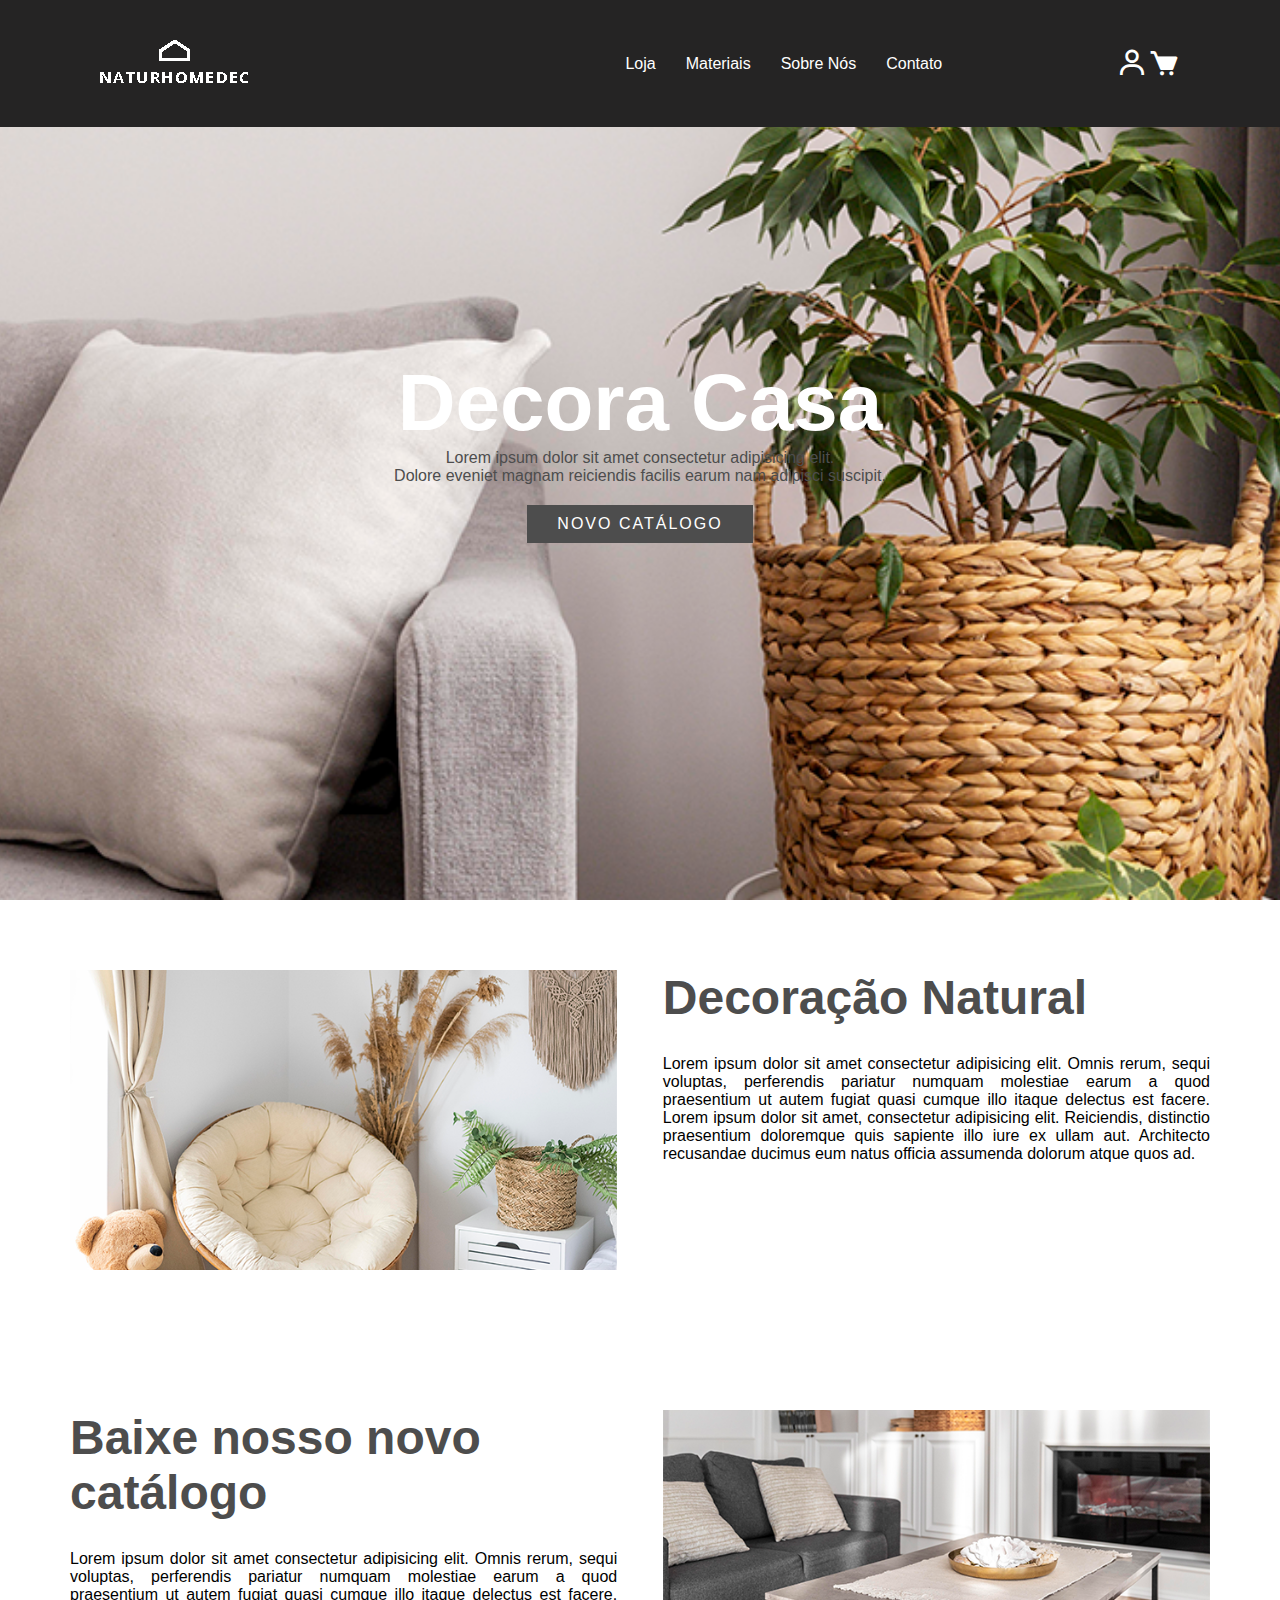
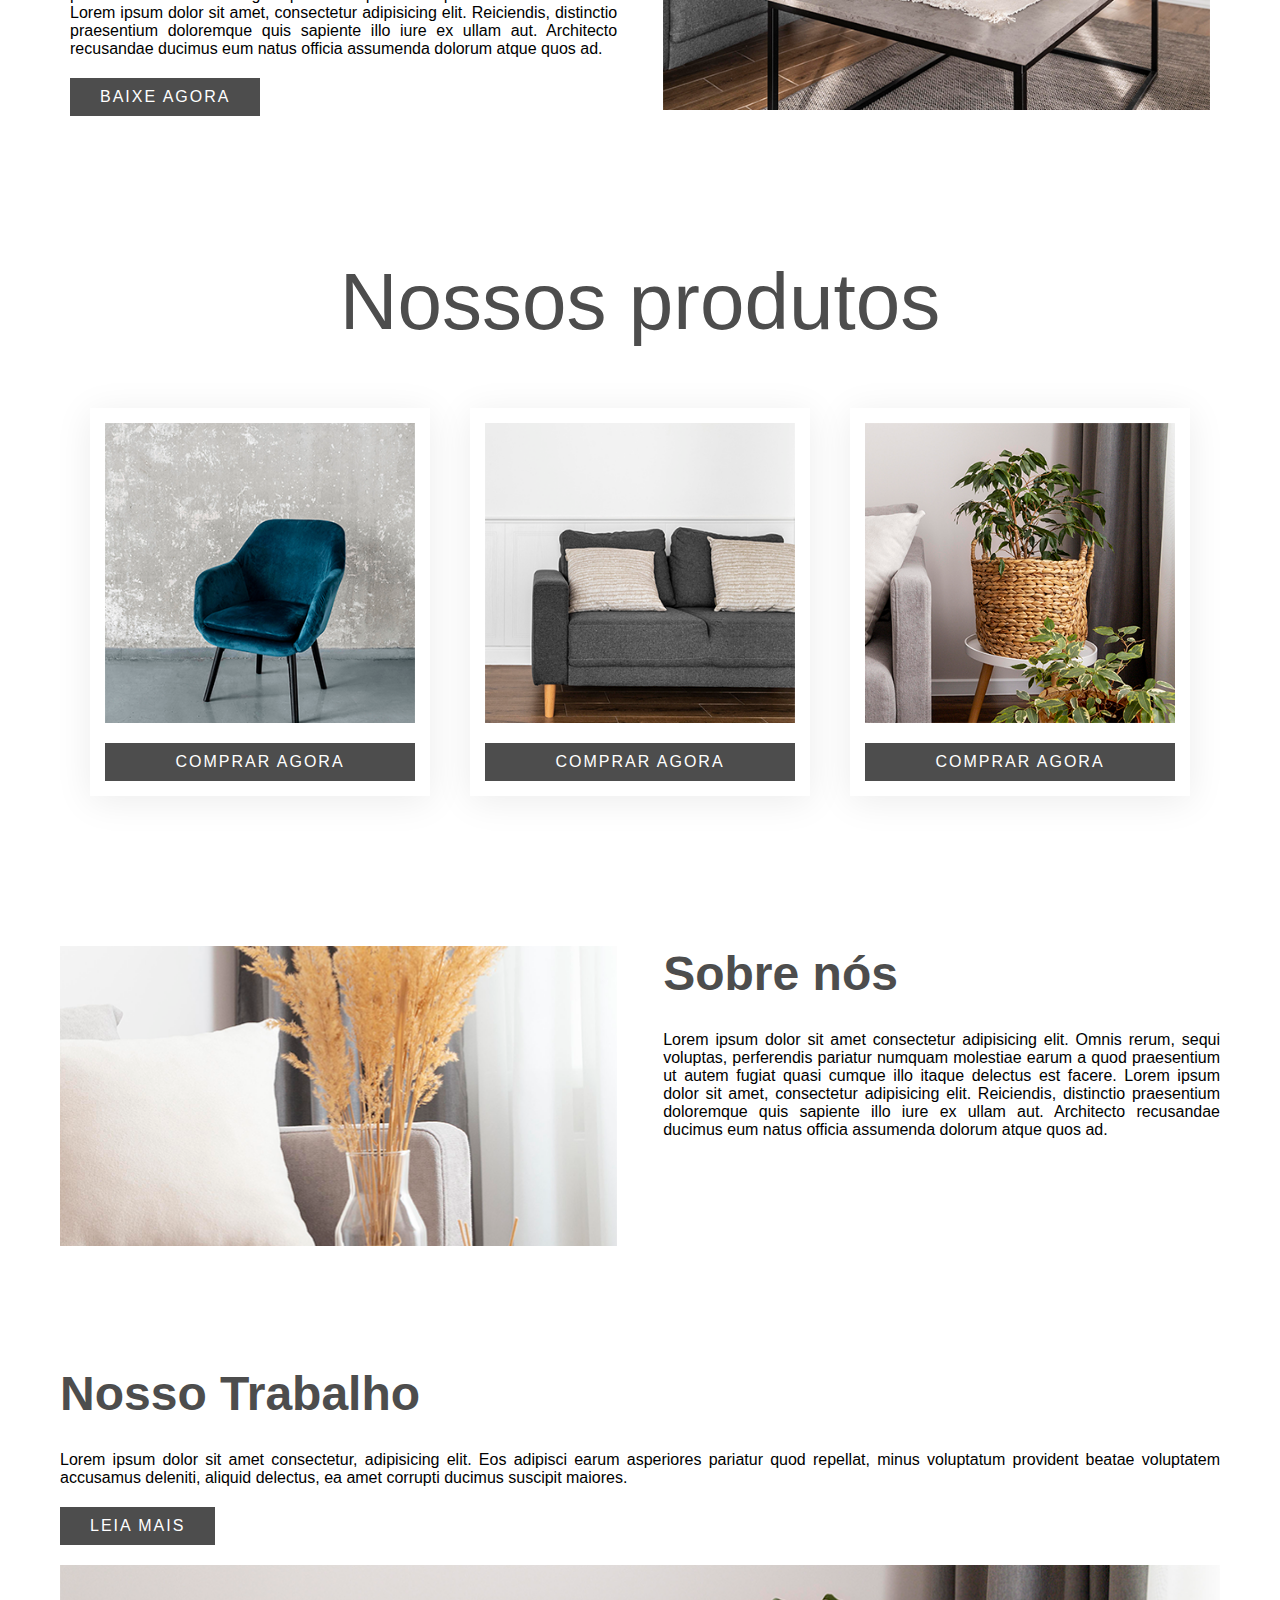
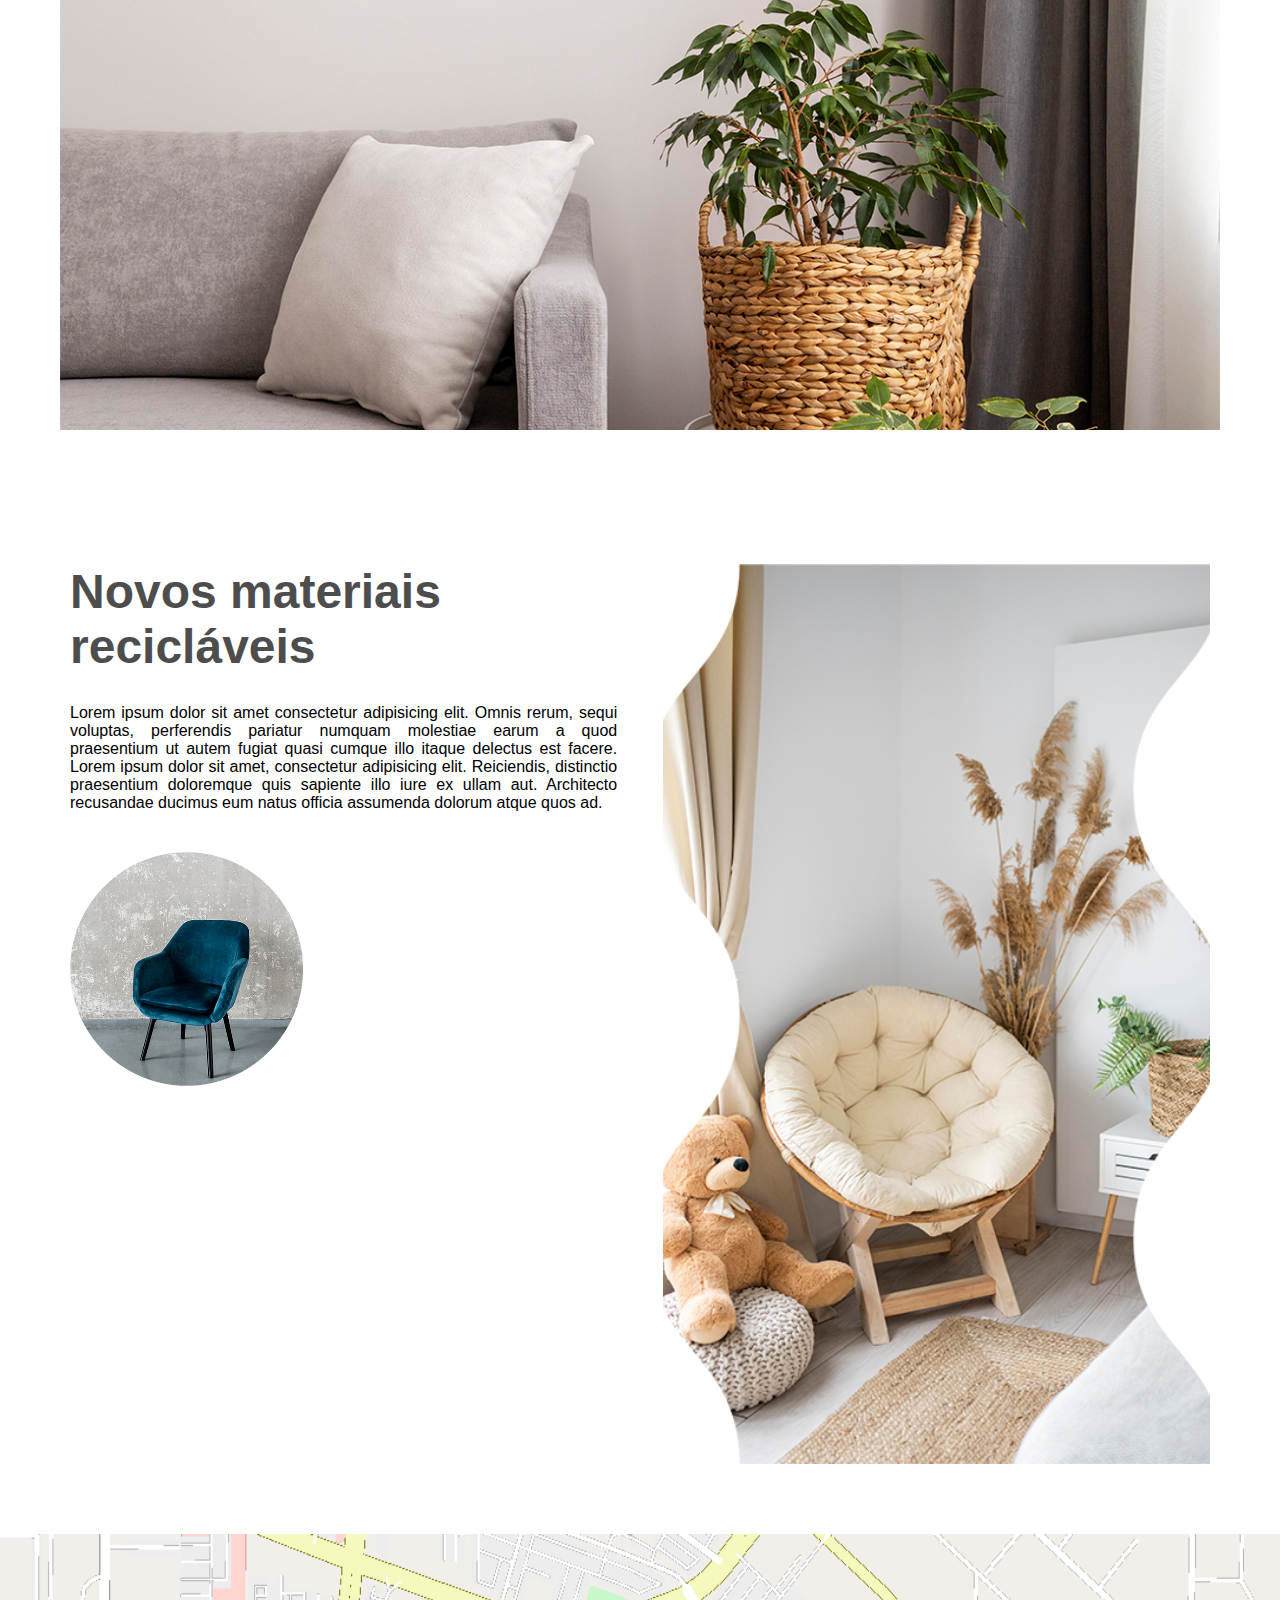
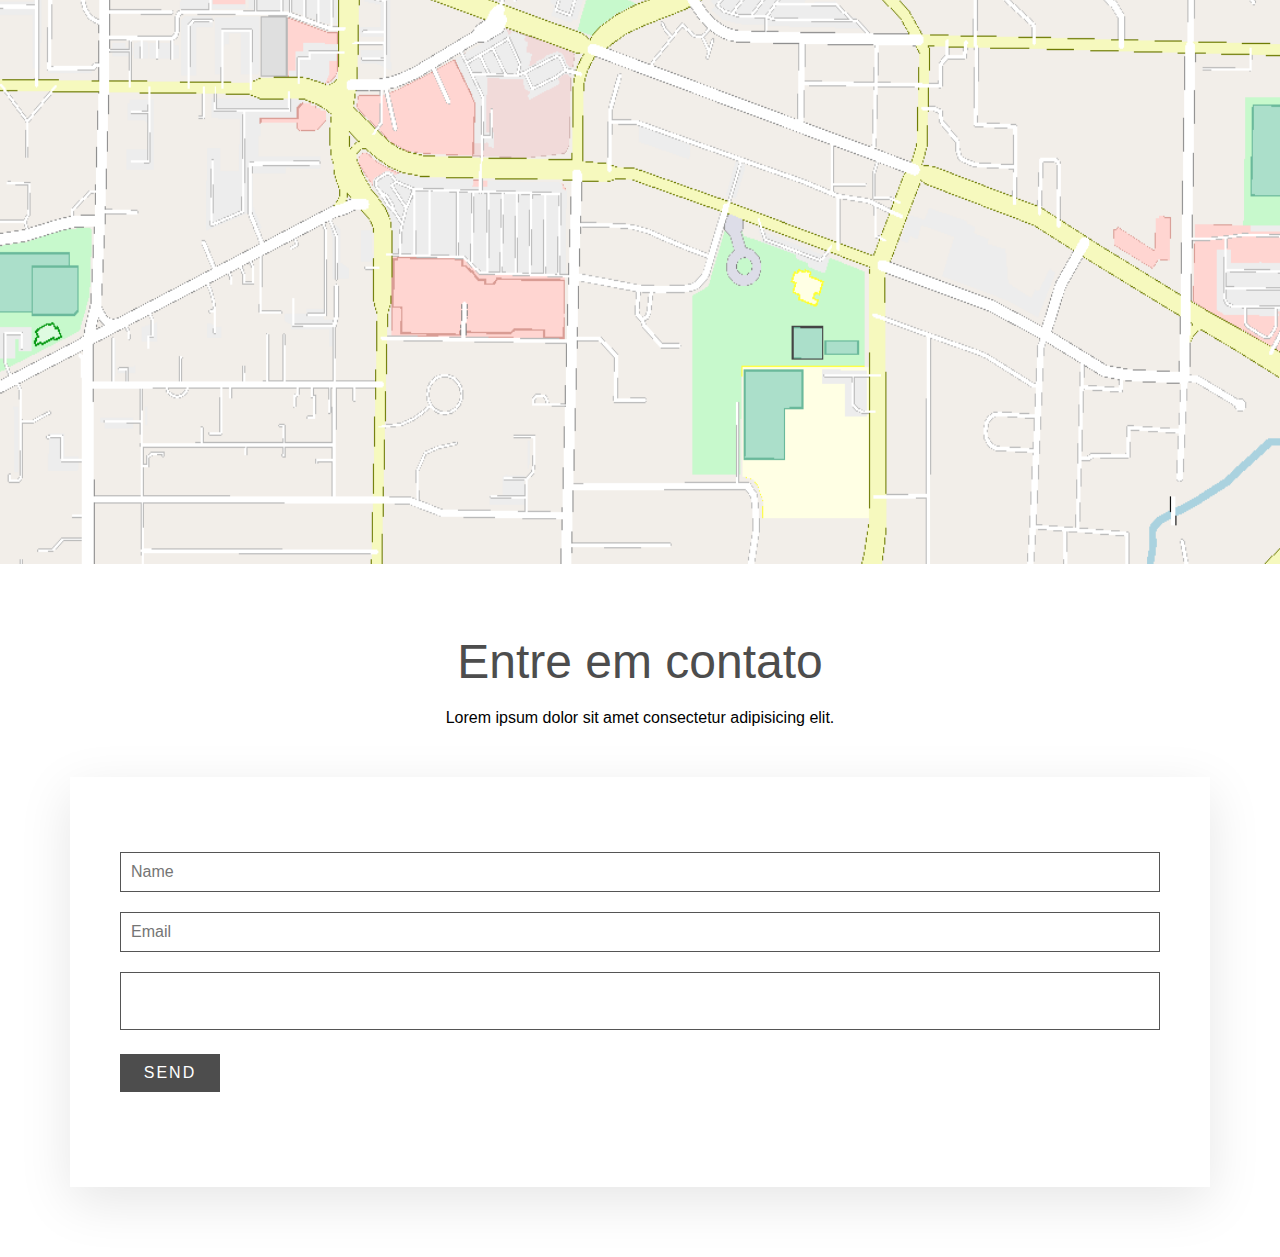
==== index.html @ 64b71d27 "Site loja de decoração" ====
<!DOCTYPE html>
<html lang="pt-br">

<head>
    <meta charset="utf-8" />
    <title>Home Decorações</title>
    <meta name="viewport" content="width=device-width, initial-scale=1, minimum-scale=1, maximum-scale=1" />
    <meta name="keywords" content="Decorações, Design de Interiores, Móveis">
    <meta name="robots" content="index, follow">
    <meta name="author" content="Ana Lima">
    <!-- Link BoxIcons -->
    <link href='https://unpkg.com/boxicons@2.0.9/css/boxicons.min.css' rel='stylesheet'>
    <!-- Link Swiper's CSS -->
    <link rel="stylesheet" href="assets/css/swiper-bundle.css" />
    <!-- Link CSS Style -->
    <link rel="stylesheet" href="/css/styles.css">
</head>

<body>
    <header>
        <a href="#" class="logo"><img class="img-logo" src="/img/logo.png"></a>
        <div class="menuToggle" onclick="menuToggle();"></div>
        <ul class="navigation">
            <li><a href="#loja" onclick="menuToggle();">Loja</a></li>
            <li><a href="#materiais" onclick="menuToggle();">Materiais</a></li>
            <li><a href="#sobre" onclick="menuToggle();">Sobre Nós</a></li>
            <li><a href="#contato" onclick="menuToggle();">Contato</a></li>
        </ul>

        <div class="nav__login">
            <div class="nav__user">
                <a href="#"><i class='bx bx-user' id="icons"></i></a>
            </div>
            <div class="nav__cart">
                <a href="#"><i class='bx bxs-cart' id="icons"></i></a>
            </div>
        </div>
    </header>

    <section id="topo">
        <div class="content">
            <h2>Decora Casa</h2>
            <p>Lorem ipsum dolor sit amet consectetur adipisicing elit. <br> Dolore eveniet magnam reiciendis facilis
                earum nam adipisci suscipit.</p>
            <a href="#" class="btn">Novo Catálogo</a>
        </div>
    </section>

    <section id="catalogo">
        <div class="row">
            <div class="col50">
                <div class="imgBx">
                    <img src="/img/primeira-imagem.png" alt="">
                </div>
            </div>
            <div class="col50">
                <h2 class="title-text">Decoração Natural</h2>
                <p>
                    Lorem ipsum dolor sit amet consectetur adipisicing elit. Omnis rerum, sequi voluptas, perferendis
                    pariatur numquam molestiae earum a quod praesentium ut autem fugiat quasi cumque illo itaque
                    delectus est facere.
                    Lorem ipsum dolor sit amet, consectetur adipisicing elit. Reiciendis, distinctio praesentium
                    doloremque quis sapiente illo iure ex ullam aut. Architecto recusandae ducimus eum natus officia
                    assumenda dolorum atque quos ad.
                </p>
                <!-- <div class="circulo-img">
                    <img src="/img/segunda-imagem.png" alt="">
                </div> -->
            </div>
        </div>
    </section>

    <section id="novo-catalogo">
        <div class="row">
            <div class="col50">
                <h2 class="title-text">Baixe nosso novo catálogo</h2>
                <p>
                    Lorem ipsum dolor sit amet consectetur adipisicing elit. Omnis rerum, sequi voluptas, perferendis
                    pariatur numquam molestiae earum a quod praesentium ut autem fugiat quasi cumque illo itaque
                    delectus est facere.
                    Lorem ipsum dolor sit amet, consectetur adipisicing elit. Reiciendis, distinctio praesentium
                    doloremque quis sapiente illo iure ex ullam aut. Architecto recusandae ducimus eum natus officia
                    assumenda dolorum atque quos ad.
                </p>
                <a href="#" class="btn">Baixe agora</a>
            </div>
            <div class="col50">
                <div class="imgBx">
                    <img src="/img/terceira-imagem.png" alt="">
                </div>
            </div>
        </div>
    </section>

    <section id="loja">
        <div class="title">
            <h2 class="title-text">Nossos produtos</h2>
        </div>
        <div class="content">
            <div class="box">
                <div class="imgBx">
                    <img src="/img/caroussel/first-img.png" alt="">
                </div>
                <div class="text">
                    <a href="#" class="btn">Comprar agora</a>
                </div>
            </div>

            <div class="box">
                <div class="imgBx">
                    <img src="/img/caroussel/second-img.png" alt="">
                </div>
                <div class="text">
                    <a href="#" class="btn">Comprar agora</a>
                </div>
            </div>

            <div class="box">
                <div class="imgBx">
                    <img src="/img/caroussel/third-img.png" alt="">
                </div>
                <div class="text">
                    <a href="#" class="btn">Comprar agora</a>
                </div>
            </div>
        </div>
    </section>

    <section id="sobre">
        <div class="row">
            <div class="col50">
                <div class="imgBx">
                    <img src="/img/quarta-imagem.png" alt="">
                </div>
            </div>
            <div class="col50">
                <h2 class="title-text">Sobre nós</h2>
                <p>
                    Lorem ipsum dolor sit amet consectetur adipisicing elit. Omnis rerum, sequi voluptas, perferendis
                    pariatur numquam molestiae earum a quod praesentium ut autem fugiat quasi cumque illo itaque
                    delectus est facere.
                    Lorem ipsum dolor sit amet, consectetur adipisicing elit. Reiciendis, distinctio praesentium
                    doloremque quis sapiente illo iure ex ullam aut. Architecto recusandae ducimus eum natus officia
                    assumenda dolorum atque quos ad.
                </p>
            </div>
        </div>
    </section>

    <section id="trabalho">
        <div class="text">
            <h2 class="title-text">Nosso Trabalho</h2>
            <p>Lorem ipsum dolor sit amet consectetur, adipisicing elit. Eos adipisci earum asperiores pariatur quod
                repellat, minus voluptatum provident beatae voluptatem accusamus deleniti, aliquid delectus, ea amet
                corrupti ducimus suscipit maiores.</p>
            <a href="#" class="btn">Leia mais</a>
        </div>
        <div class="imagem">
            <img class="imagem-trabalho" src="/img/quinta-imagem.png" alt="">
        </div>
    </section>

    <section id="materiais">
        <div class="row">
            <div class="col50">
                <h2 class="title-text">Novos materiais recicláveis</h2>
                <p>
                    Lorem ipsum dolor sit amet consectetur adipisicing elit. Omnis rerum, sequi voluptas, perferendis
                    pariatur numquam molestiae earum a quod praesentium ut autem fugiat quasi cumque illo itaque
                    delectus est facere.
                    Lorem ipsum dolor sit amet, consectetur adipisicing elit. Reiciendis, distinctio praesentium
                    doloremque quis sapiente illo iure ex ullam aut. Architecto recusandae ducimus eum natus officia
                    assumenda dolorum atque quos ad.
                </p>
                <div class="circulo-img">
                    <img src="/img/sexta-imagem.png" alt="">
                </div>
            </div>
            <div class="col50">
                <div class="imgBx">
                    <img src="/img/setima-imagem.png" alt="">
                </div>
            </div>
        </div>
    </section>

    <section id="mapa">
        <div class="container">
            <img src="/img/img-mapa.png" alt="Imagem do mapa da loja" />
        </div>
    </section>

    <section id="contato">
        <div class="title">
            <h2>Entre em contato</h2>
            <p>Lorem ipsum dolor sit amet consectetur adipisicing elit.</p>
        </div>
        <div class="contactForm">
            <div class="inputBox">
                <input type="text" placeholder="Name">
            </div>
            <div class="inputBox">
                <input type="text" placeholder="Email">
            </div>
            <div class="inputBox">
                <textarea></textarea>
            </div>
            <div class="inputBox">
                <input type="submit" value="Send">
            </div>
        </div>
    </section>



</body>

<script src="/js/main.js" defer></script>

</html>
---- css/styles.css ----
* {
    font-family: "Poppins", sans-serif;
    margin: 0;
    padding: 0;
    box-sizing: border-box;
    scroll-behavior: smooth;
}

body {
    min-height: 1000px;
}

header {
    position: fixed;
    top: 0;
    left: 0;
    width: 100%;
    padding: 40px 100px;
    z-index: 10000;
    transition: 0.5s;
    background: #252424;
    display: flex;
    align-items: center;
    justify-content: space-between;
}

header.sticky {
    background-color: #4d4d4d;
    padding: 10px 100px;
    box-shadow: 0 5px 20px rgba(0, 0, 0, 0.05);
}

header .img-logo {
    width: 100%;
}

header.sticky .logo {
    color: #111;
}

header .navigation {
    position: relative;
    display: flex;
    align-items: center;
}

header .navigation li {
    list-style: none;
    margin-left: 30px;
}

header .navigation a {
    text-decoration: none;
    color: #fff;
    font-weight: 300;
}

header.sticky .navigation li a {
    color: #fff;
}

header .nav__login {
    display: flex;
}

header #icons {
    font-size: 2em;
    color: #fff;
}

section#topo {
    position: relative;
    width: 100%;
    min-height: 100vh;
    display: flex;
    justify-content: center;
    align-items: center;
    background: url("../img/quinta-imagem.png");
    background-repeat: no-repeat;
    background-size: cover;
    background-position: center;
}

section#topo .content {
    max-width: 900px;
    text-align: center;
}

section#topo .content p {
    font-size: 1em;
    color: #4d4d4d;
}

section#topo h2 {
    font-size: 5em;
    color: #fff;
}

section#topo .btn {
    font-size: 1em;
    color: #fff;
    background-color: #4d4d4d;
    display: inline-block;
    padding: 10px 30px;
    margin-top: 20px;
    text-transform: uppercase;
    text-decoration: none;
    letter-spacing: 2px;
    transition: 0.5s;
}

section#topo .btn:hover {
    letter-spacing: 5px;
}

section#catalogo {
    padding: 70px;
}

section#catalogo .row {
    width: 100%;
    display: flex;
    justify-content: space-between;
}

section#catalogo .row .col50 {
    position: relative;
    width: 48%;
}

section#catalogo .title-text {
    font-size: 3em;
    color: #4d4d4d;
    font-weight: bolder;
    padding-bottom: 30px;
}

section#catalogo p {
    text-align: justify;
}


section#catalogo .row .col50 .imgBx {
    position: relative;
    width: 100%;
    min-height: 300px;
    /* height: 100%; */
}

section#catalogo .row .col50 .imgBx img {
    position: absolute;
    top: 0;
    left: 0;
    width: 100%;
    height: 100%;
    object-fit: cover;
}

section#novo-catalogo {
    padding: 70px;
}

section#novo-catalogo .row {
    width: 100%;
    display: flex;
    justify-content: space-between;
}

section#novo-catalogo .row .col50 {
    position: relative;
    width: 48%;
}

section#novo-catalogo .title-text {
    font-size: 3em;
    color: #4d4d4d;
    font-weight: bolder;
    padding-bottom: 30px;
}

section#novo-catalogo p {
    text-align: justify;
}

section#novo-catalogo .btn {
    font-size: 1em;
    color: #fff;
    background-color: #4d4d4d;
    display: inline-block;
    padding: 10px 30px;
    margin-top: 20px;
    text-transform: uppercase;
    text-decoration: none;
    letter-spacing: 2px;
    transition: 0.5s;
}

section#novo-catalogo .btn:hover {
    letter-spacing: 5px;
}



section#novo-catalogo .row .col50 .imgBx {
    position: relative;
    width: 100%;
    min-height: 300px;
    /* height: 100%; */
}

section#novo-catalogo .row .col50 .imgBx img {
    position: absolute;
    top: 0;
    left: 0;
    width: 100%;
    height: 100%;
    object-fit: cover;
}

section#carousel {
    padding: 100px;
    background: #f4f2e8;
}

section#carousel .slider {
    margin: 0 auto;
    width: 800px;
    height: 400px;
    overflow: hidden;
}

section#carousel .slides {
    width: 400%;
    height: 400px;
    display: flex;
}

section#carousel .slides input {
    display: none;
}

section#carousel .slide {
    width: 25%;
    position: relative;
}

section#loja {
    padding: 70px;
}

section#loja .title {
    width: 100%;
    display: flex;
    justify-content: center;
    align-items: center;
    flex-direction: column;
}

section#loja .title-text {
    font-size: 5em;
    font-weight: 300;
    color: #4d4d4d;
}

section#loja .content {
    display: flex;
    justify-content: center;
    flex-wrap: wrap;
    margin-top: 40px;
}

section#loja .box {
    width: 340px;
    margin: 20px;
    border: 15px solid #fff;
    box-shadow: 0 5px 35px rgba(0, 0, 0, 0.08);
}

section#loja .imgBx {
    position: relative;
    width: 100%;
    height: 300px;
}

section#loja img {
    position: absolute;
    top: 0;
    left: 0;
    width: 100%;
    height: 100%;
    object-fit: cover;
}

section#loja .btn {
    font-size: 1em;
    color: #fff;
    background-color: #4d4d4d;
    display: flex;
    justify-content: center;
    padding: 10px 30px;
    margin-top: 20px;
    text-transform: uppercase;
    text-decoration: none;
    letter-spacing: 2px;
    transition: 0.5s;
}

section#loja .btn:hover {
    letter-spacing: 5px;
}

section#sobre {
    padding: 60px;
}

section#sobre .row {
    width: 100%;
    display: flex;
    justify-content: space-between;
}

section#sobre .row .col50 {
    position: relative;
    width: 48%;
}

section#sobre .title-text {
    font-size: 3em;
    color: #4d4d4d;
    font-weight: bolder;
    padding-bottom: 30px;
}

section#sobre p {
    text-align: justify;
}


section#sobre .row .col50 .imgBx {
    position: relative;
    width: 100%;
    min-height: 300px;
    /* height: 100%; */
}

section#sobre .row .col50 .imgBx img {
    position: absolute;
    top: 0;
    left: 0;
    width: 100%;
    height: 100%;
    object-fit: cover;
}

section#trabalho {
    padding: 60px;
}

section#trabalho .text {
    padding-bottom: 20px;
}

section#trabalho p {
    text-align: justify;
}

section#trabalho .title-text {
    font-size: 3em;
    color: #4d4d4d;
    font-weight: bolder;
    padding-bottom: 30px;
}

section#trabalho .btn {
    font-size: 1em;
    color: #fff;
    background-color: #4d4d4d;
    display: inline-block;
    padding: 10px 30px;
    margin-top: 20px;
    text-transform: uppercase;
    text-decoration: none;
    letter-spacing: 2px;
    transition: 0.5s;
}

section#trabalho .btn:hover {
    letter-spacing: 5px;
}

section#trabalho .imagem-trabalho {
    width: 100%;
}

section#materiais {
    padding: 70px;
}

section#materiais .row {
    width: 100%;
    display: flex;
    justify-content: space-between;
}

section#materiais .row .col50 {
    position: relative;
    width: 48%;
}

section#materiais .title-text {
    font-size: 3em;
    color: #4d4d4d;
    font-weight: bolder;
    padding-bottom: 30px;
}

section#materiais p {
    text-align: justify;
}


section#materiais .row .col50 .imgBx {
    position: relative;
    width: 100%;
    height: 100vh;
}

section#materiais .row .col50 .imgBx img {
    position: absolute;
    top: 0;
    left: 0;
    width: 100%;
    height: 100vh;
    object-fit: cover;
}

section#materiais .circulo-img {
    position: relative;
    width: 100%;
    height: 300px;
    padding-top: 40px;
}

section#materiais .circulo-img img {
    height: 90%;
}

section#mapa {
    height: 70vh;
    width: 100%;
}

section#mapa img {
    height: 70vh;
    width: 100%;
}

section#contato {
    padding: 70px;
}

section#contato .contactForm {
    padding: 75px 50px;
    background: #fff;
    box-shadow: 0 15px 50px rgba(0, 0, 0, 0.1);
    width: 100%;
    margin-top: 50px;
}

section#contato h2 {
    color: #4d4d4d;
    font-size: 3em;
    margin-bottom: 20px;
    font-weight: 500;
    text-align: center;
}

section#contato p {
    text-align: center;
}

section#contato .contactForm .inputBox {
    position: relative;
    width: 100%;
    margin-bottom: 20px;
}

section#contato .contactForm .inputBox input,
.contactForm .inputBox textarea {
    width: 100%;
    border: 1px solid #555;
    padding: 10px;
    color: #111;
    outline: none;
    font-size: 16px;
    font-weight: 500;
    resize: none;
}

section#contato .contactForm .inputBox input[type="submit"] {
    font-size: 1em;
    color: #fff;
    background: #4d4d4d;
    display: inline-block;
    text-transform: uppercase;
    text-decoration: none;
    letter-spacing: 2px;
    transition: 0.5s;
    max-width: 100px;
    font-weight: 300;
    border: none;
    cursor: pointer;
}

/* MEDIA QUERIE */

@media (max-width: 991px) {

    header,
    header.sticky {
        padding: 10px 20px;
    }

    header .navigation {
        display: none;
    }

    header .navigation.active {
        width: 100%;
        height: calc(100% - 68px);
        position: fixed;
        top: 68px;
        left: 0;
        display: flex;
        justify-content: center;
        align-items: center;
        flex-direction: column;
        background: #252424;
    }

    header .navigation li {
        margin-left: 0;
    }

    header .navigation li a {
        color: #fff;
        font-size: 1.6em;
    }

    .menuToggle {
        position: relative;
        width: 40px;
        height: 40px;
        background: url("/img/menu-header.png");
        background-size: 30px;
        background-repeat: no-repeat;
        background-position: center;
        cursor: pointer;
    }

    .menuToggle.active {
        background: url("/img/close.png");
        background-size: 25px;
        background-repeat: no-repeat;
        background-position: center;
    }

    section#catalogo {
        padding: 20px;
    }

    section#catalogo .row {
        flex-direction: column;
    }

    section#catalogo .row .col50 {
        position: relative;
        width: 100%;
    }

    section#catalogo .title-text {
        font-size: 2em;
    }

    section#catalogo .row .col50 .imgBx {
        height: 300px;
        margin-top: 20px;
    }

    section#novo-catalogo {
        padding: 20px;
    }

    section#novo-catalogo .row {
        flex-direction: column;
    }

    section#novo-catalogo .row .col50 {
        position: relative;
        width: 100%;
    }

    section#novo-catalogo .row .col50 .imgBx {
        height: 300px;
        margin-top: 20px;
    }

    section#novo-catalogo .row .col50 .imgBx img {
        height: 300px;
    }

    section#loja {
        padding: 20px;
    }

    section#loja .title-text {
        font-size: 3em;
    }

    section#loja .content {
        margin-top: 20px;
    }

    section#loja .box {
        margin-top: 10px;
    }

    section#lojam.imgBx {
        height: 260px;
    }

    section#loja .btn {
        font-size: 0.8em;
    }

    section#sobre {
        padding: 20px;
    }

    section#sobre .row {
        flex-direction: column;
    }

    section#sobre .row .col50 {
        position: relative;
        width: 100%;
    }

    section#sobre .row .col50 .imgBx {
        height: 300px;
        margin-top: 20px;
    }

    section#trabalho {
        padding: 20px;
    }

    section#trabalho .title-text {
        font-size: 2.5em;
    }

    section#materiais {
        padding: 20px;
    }

    section#materiais .row {
        flex-direction: column;
    }

    section#materiais .row .col50 {
        position: relative;
        width: 100%;
    }

    section#materiais .title-text {
        font-size: 2em;
    }

    section#materiais .row .col50 .imgBx {
        height: 40vh;
        margin-top: 20px;
    }

    section#materiais .row .col50 .imgBx img {
        height: 40vh;
    }

    section#materiais .circulo-img {
        display: none;
    }

    section#contato {
        padding: 20px;
    }

}
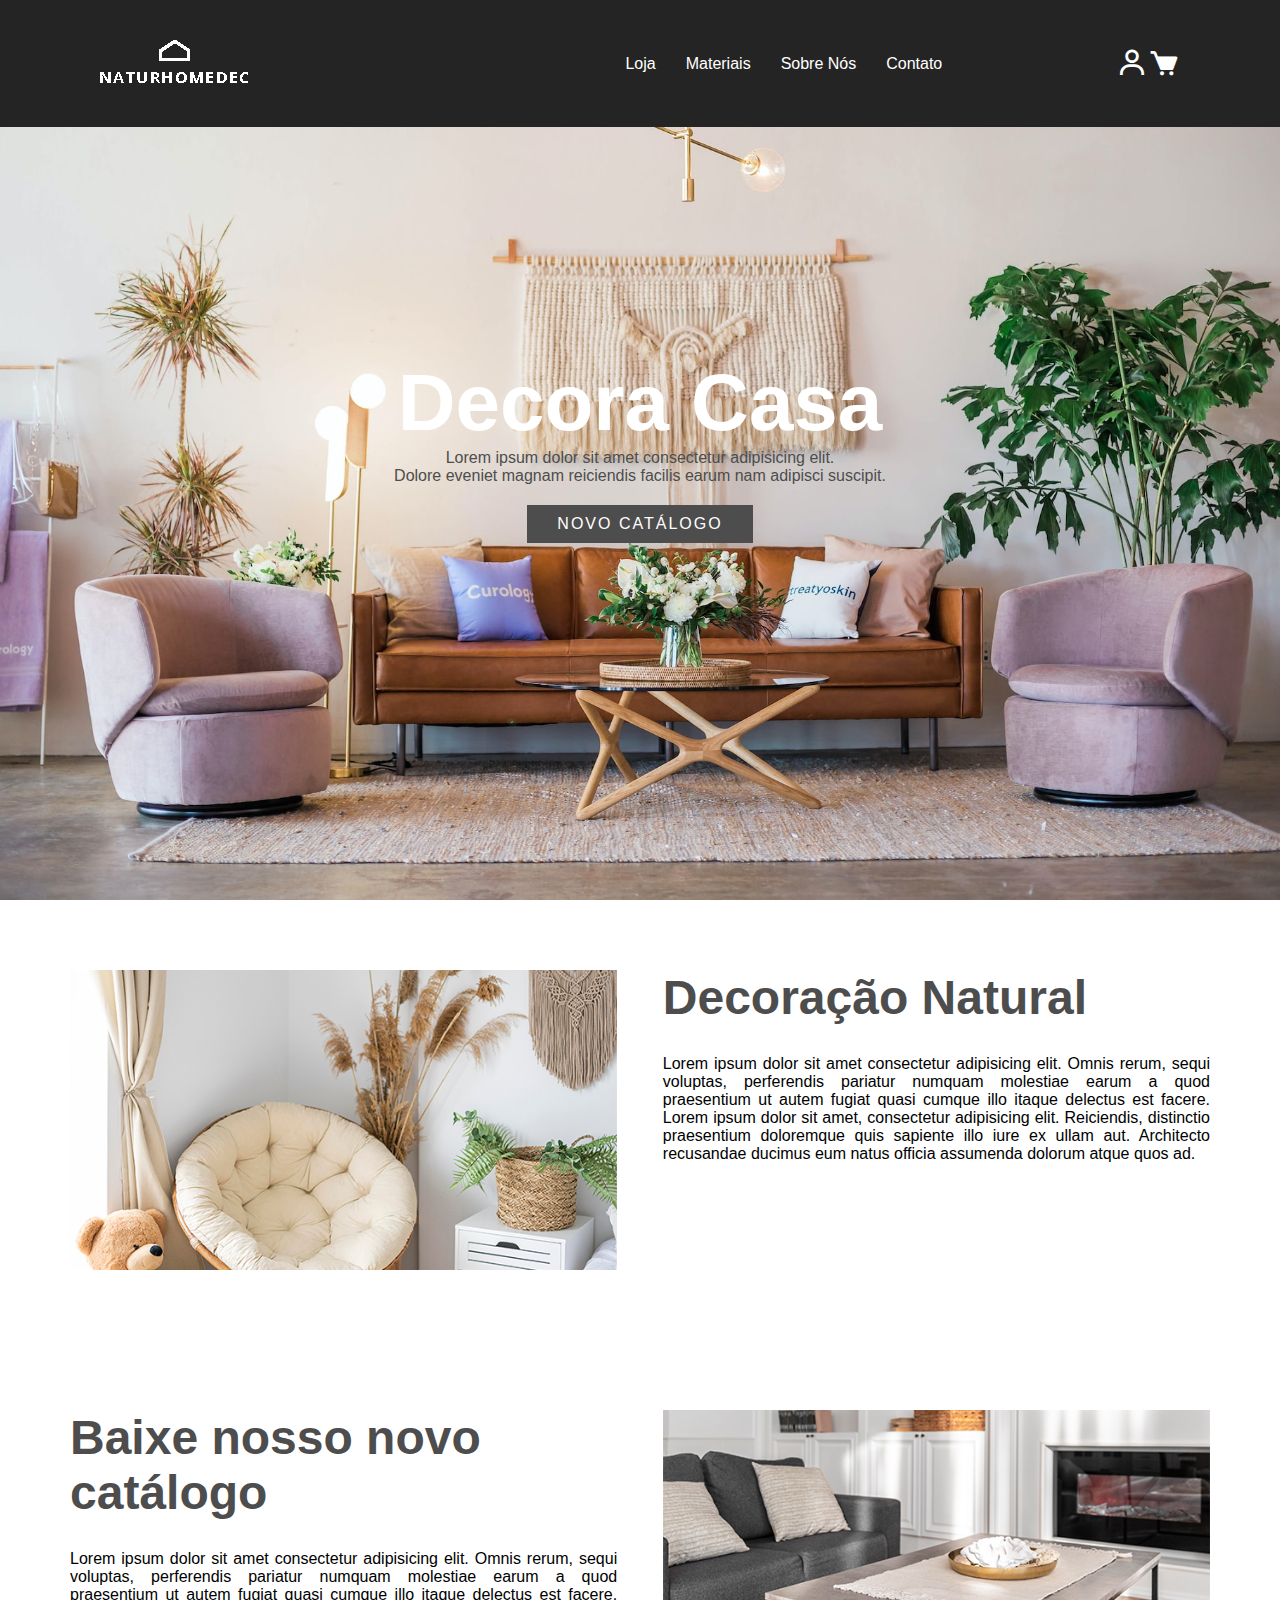
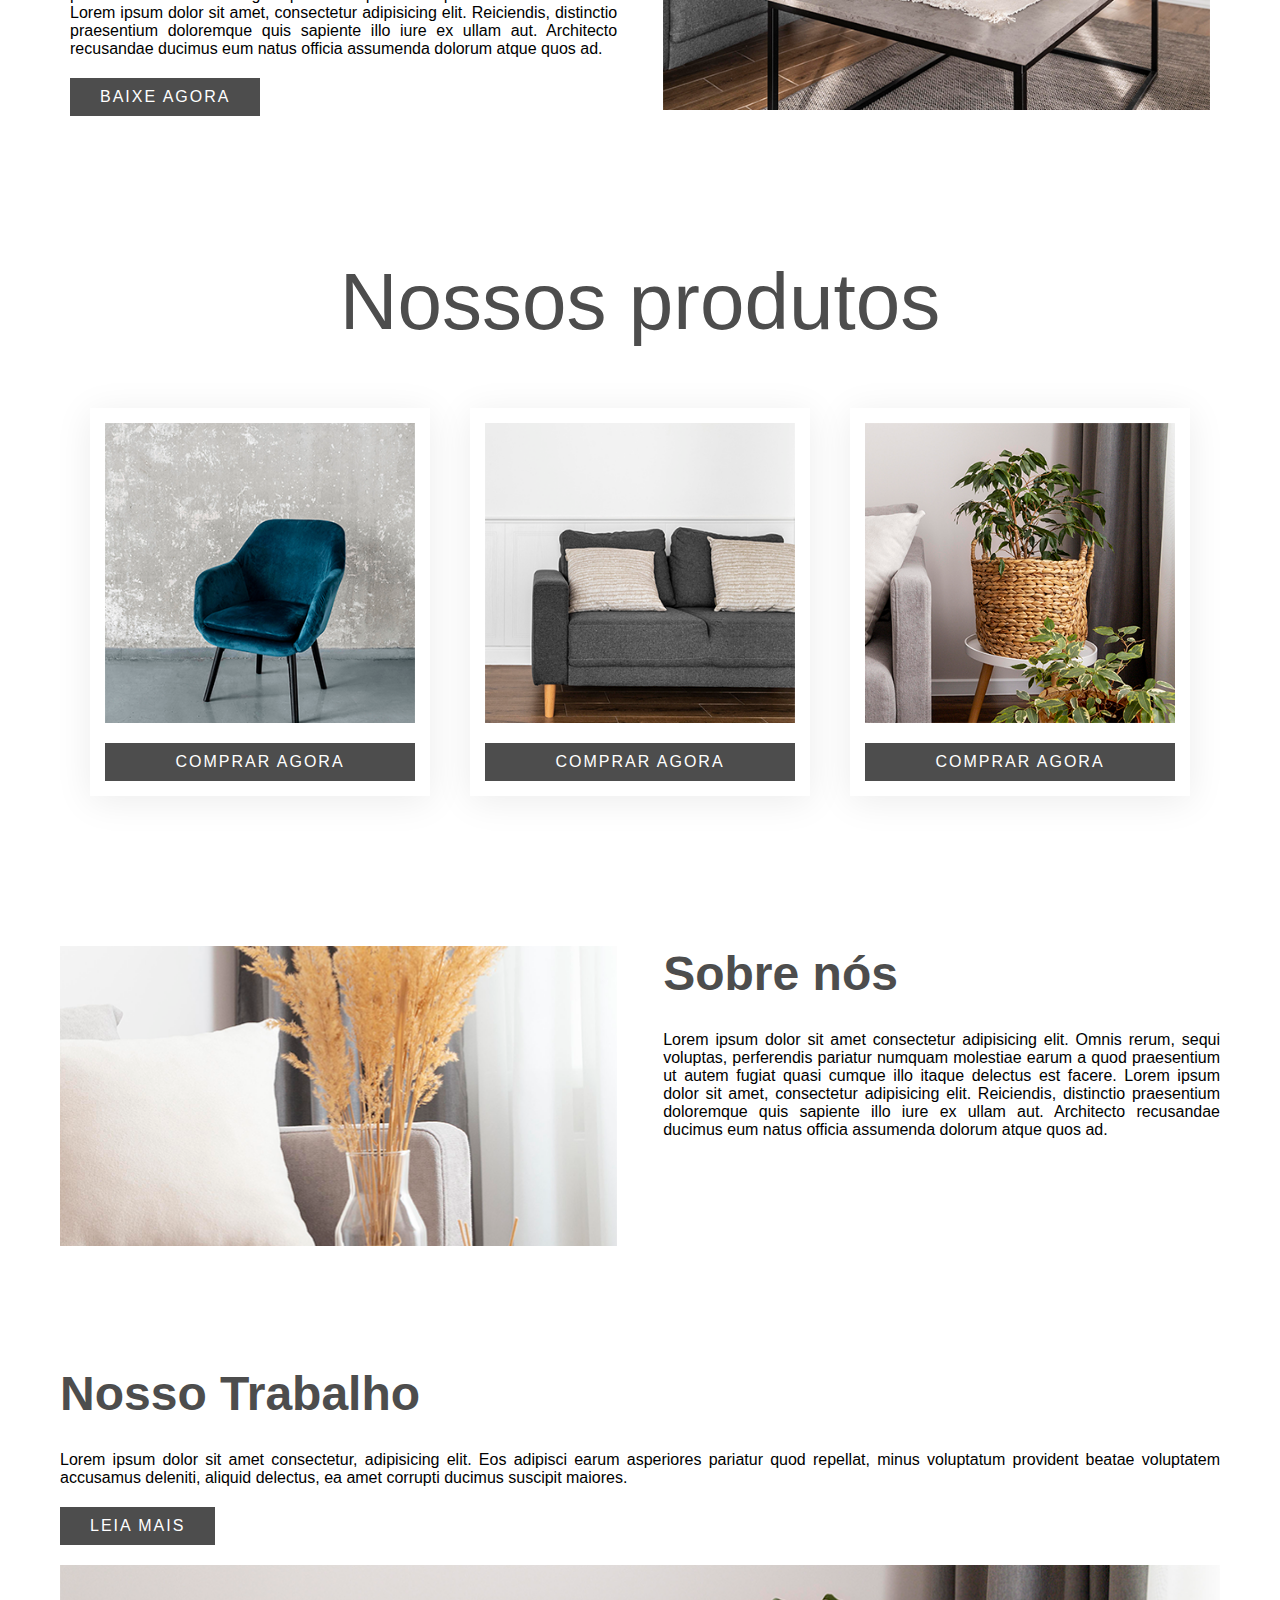
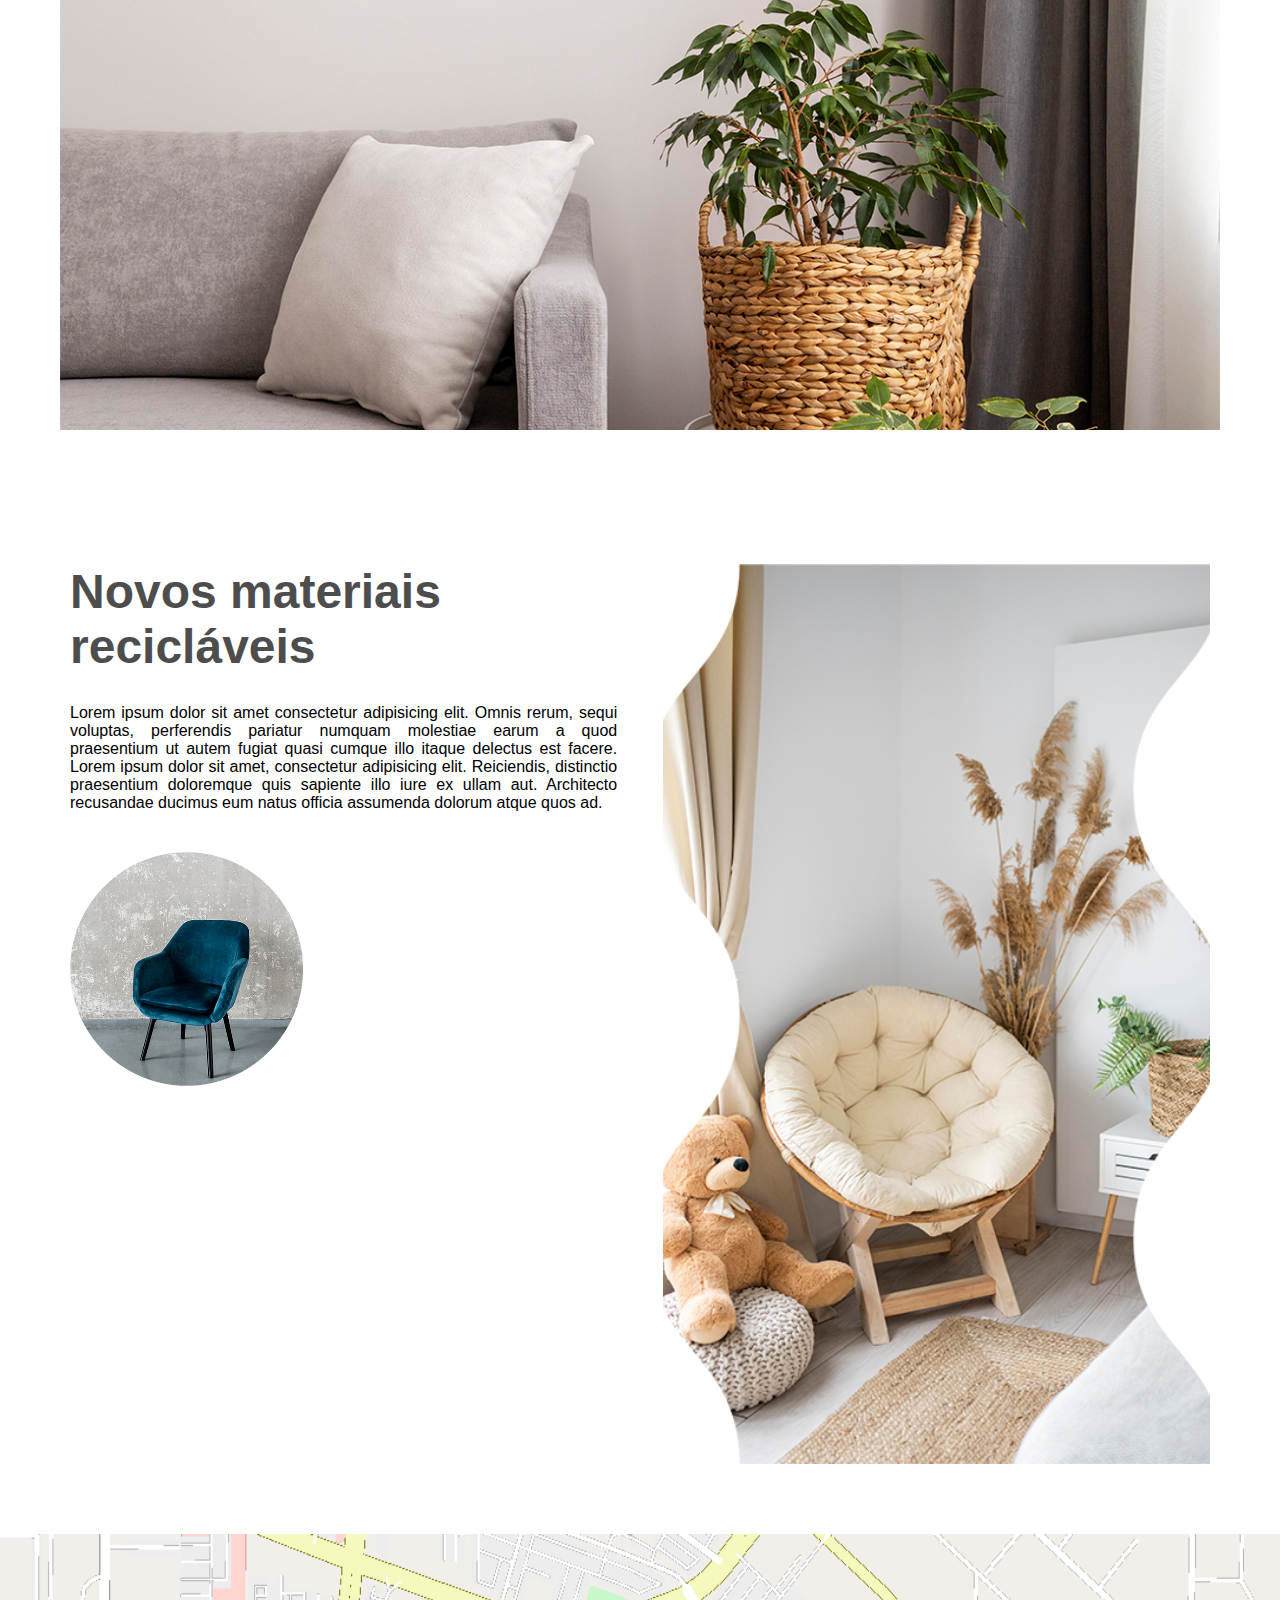
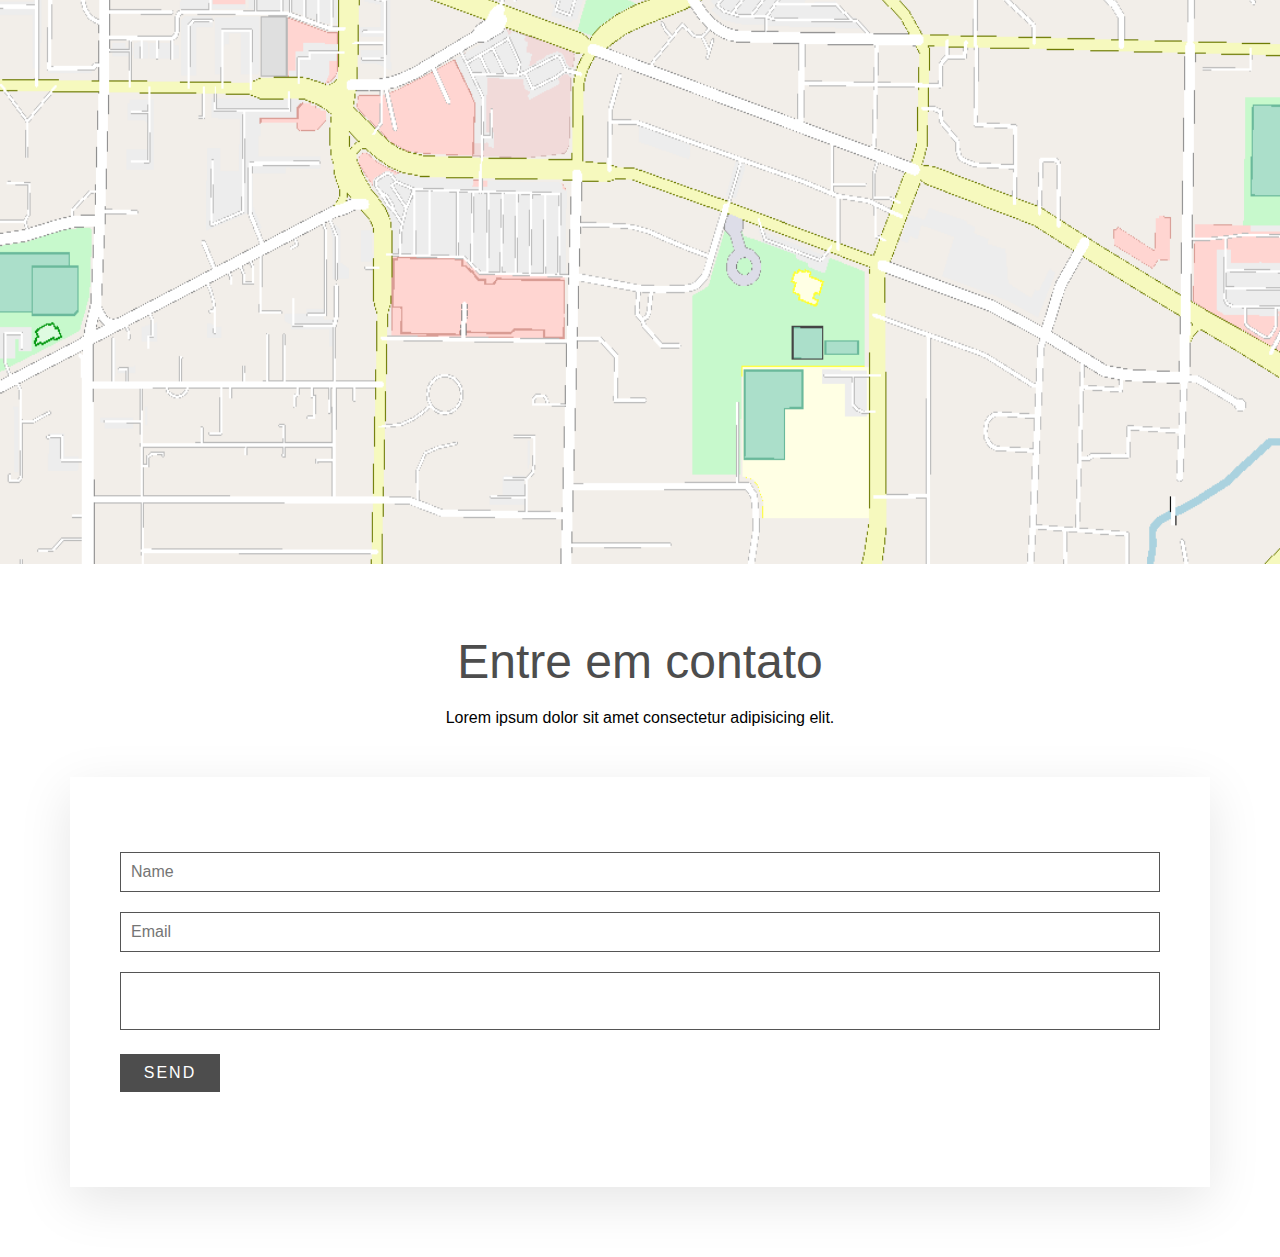
==== commit 556cccef: "Atualizando página" ====
--- a/index.html
+++ b/index.html
@@ -29,7 +29,7 @@
 
         <div class="nav__login">
             <div class="nav__user">
-                <a href="#"><i class='bx bx-user' id="icons"></i></a>
+                <a href="/formulario.html" target="_blank"><i class='bx bx-user' id="icons"></i></a>
             </div>
             <div class="nav__cart">
                 <a href="#"><i class='bx bxs-cart' id="icons"></i></a>
@@ -99,7 +99,7 @@
         <div class="content">
             <div class="box">
                 <div class="imgBx">
-                    <img src="/img/caroussel/first-img.png" alt="">
+                    <img src="/img/loja/first-img.png" alt="">
                 </div>
                 <div class="text">
                     <a href="#" class="btn">Comprar agora</a>
@@ -108,7 +108,7 @@
 
             <div class="box">
                 <div class="imgBx">
-                    <img src="/img/caroussel/second-img.png" alt="">
+                    <img src="/img/loja/second-img.png" alt="">
                 </div>
                 <div class="text">
                     <a href="#" class="btn">Comprar agora</a>
@@ -117,7 +117,7 @@
 
             <div class="box">
                 <div class="imgBx">
-                    <img src="/img/caroussel/third-img.png" alt="">
+                    <img src="/img/loja/third-img.png" alt="">
                 </div>
                 <div class="text">
                     <a href="#" class="btn">Comprar agora</a>
--- a/css/styles.css
+++ b/css/styles.css
@@ -75,7 +75,7 @@
     display: flex;
     justify-content: center;
     align-items: center;
-    background: url("../img/quinta-imagem.png");
+    background: url("../img/banner-topo.jpg");
     background-repeat: no-repeat;
     background-size: cover;
     background-position: center;
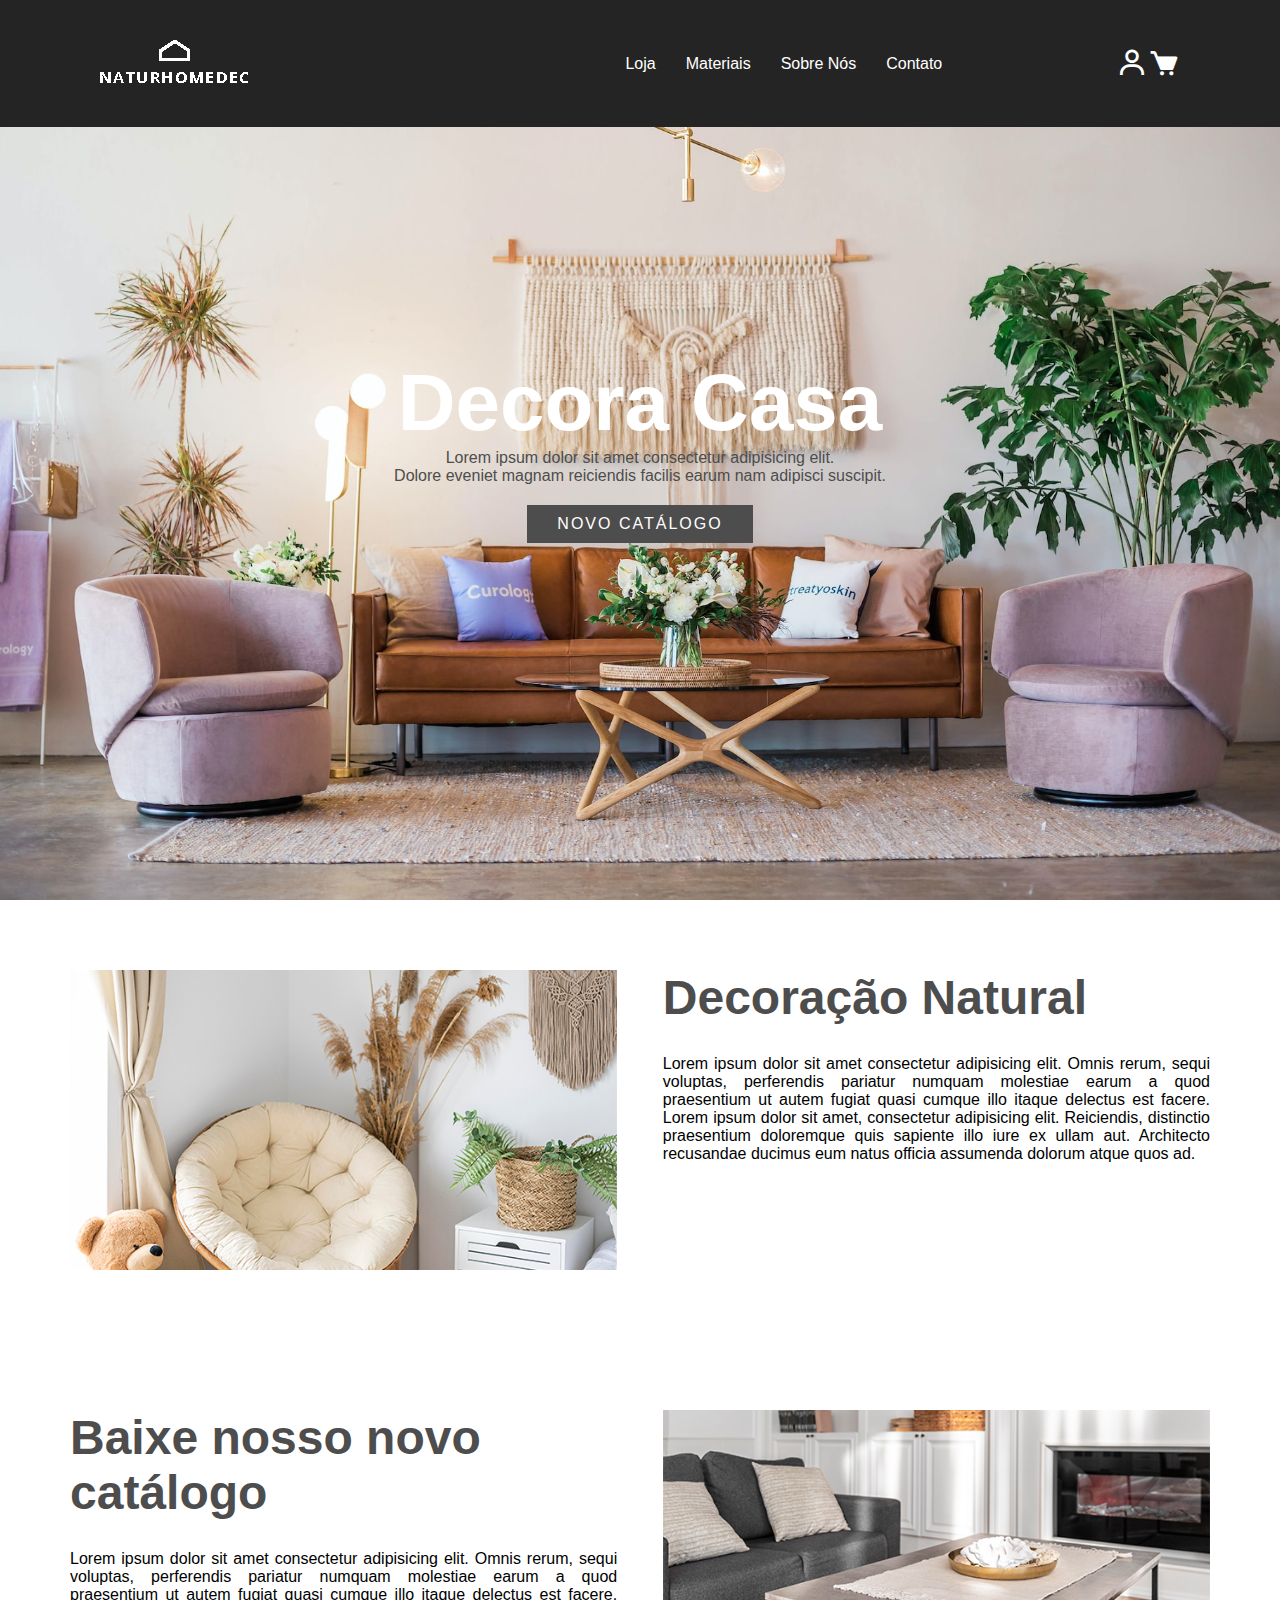
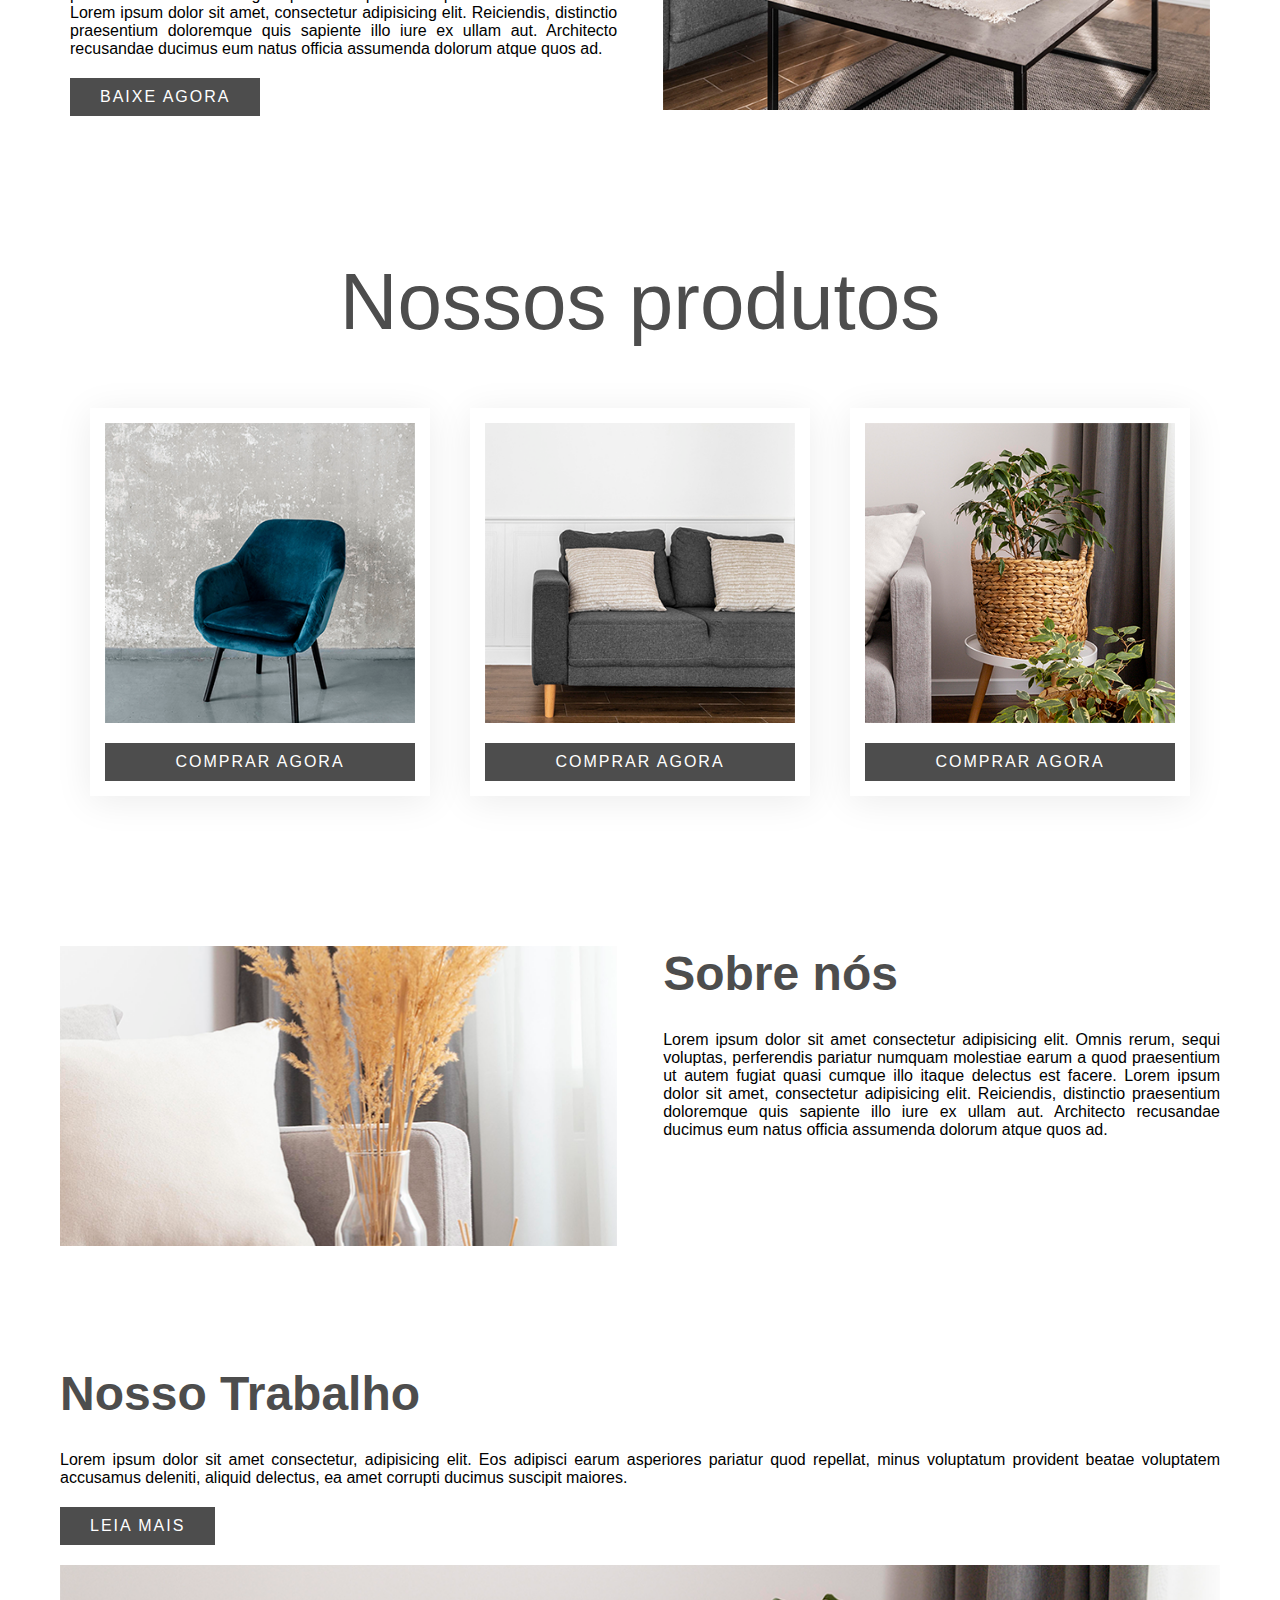
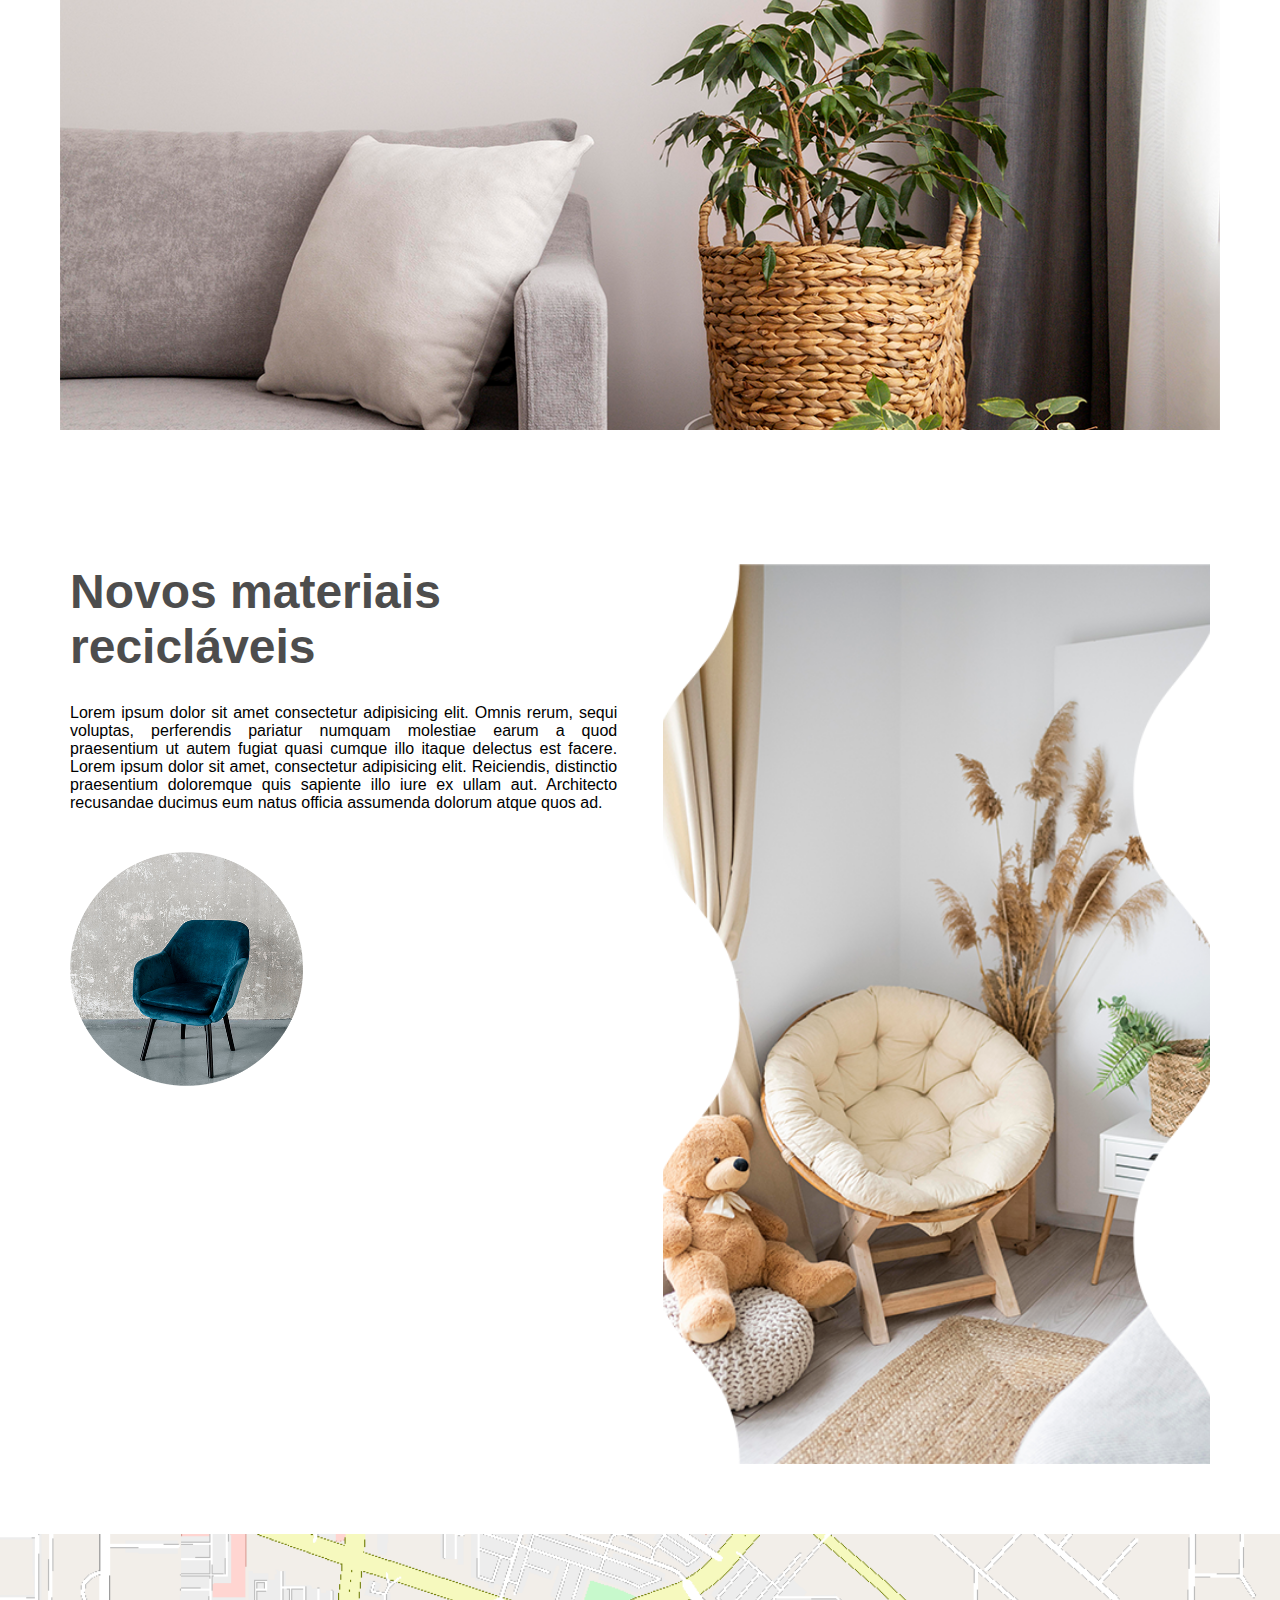
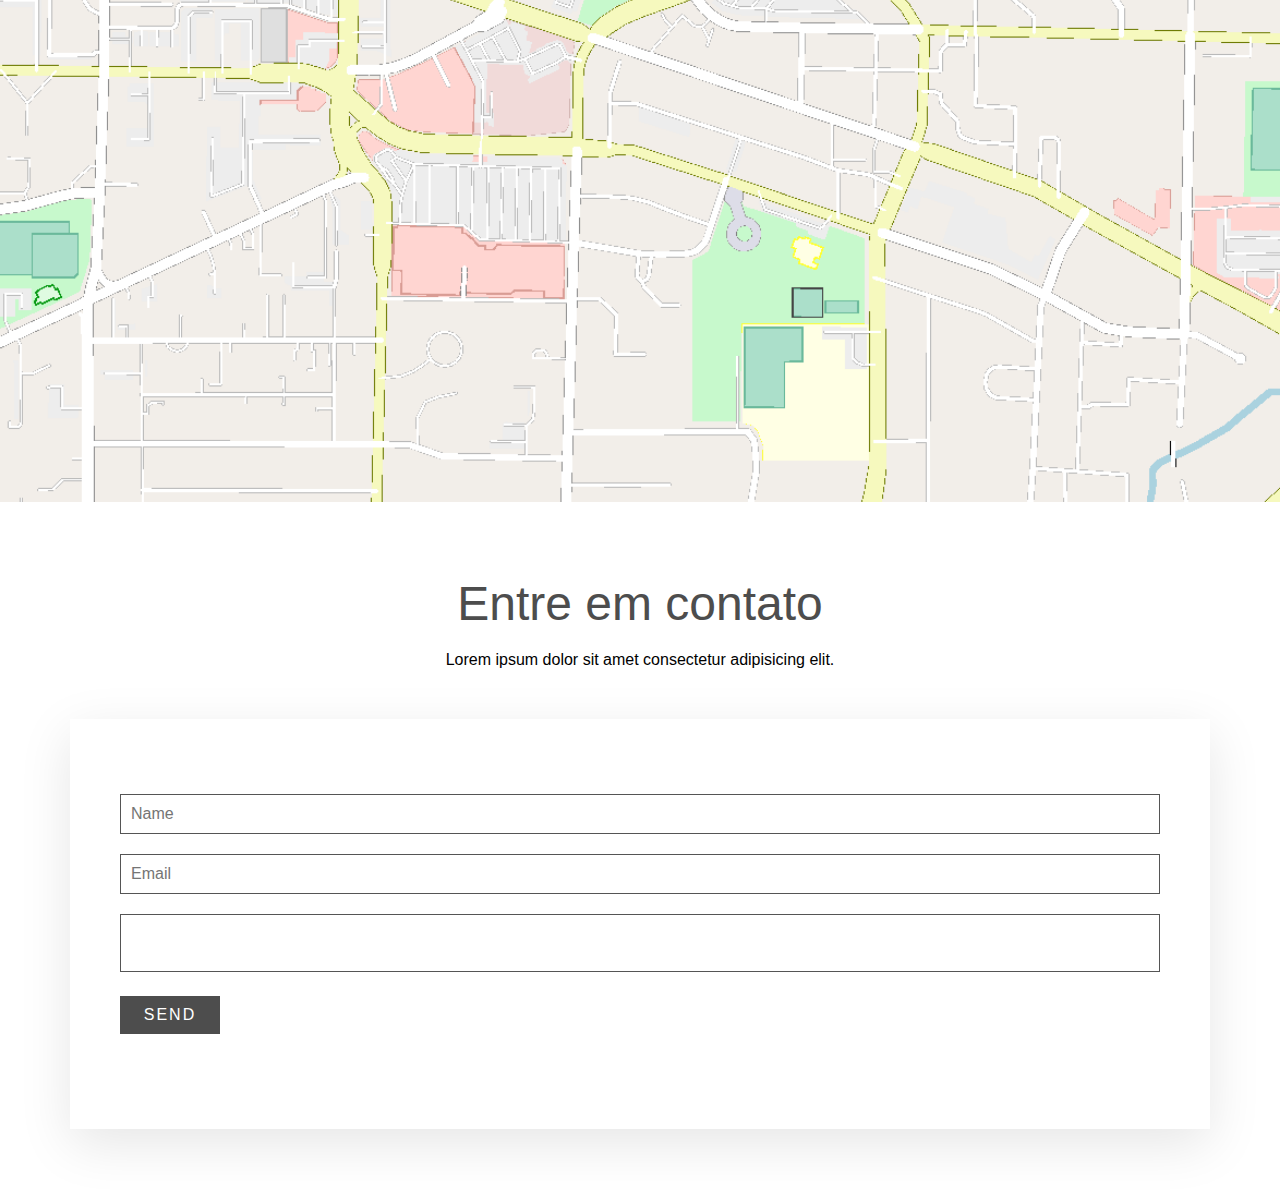
==== commit d23b0242: "Finalização layout" ====
--- a/index.html
+++ b/index.html
@@ -10,8 +10,6 @@
     <meta name="author" content="Ana Lima">
     <!-- Link BoxIcons -->
     <link href='https://unpkg.com/boxicons@2.0.9/css/boxicons.min.css' rel='stylesheet'>
-    <!-- Link Swiper's CSS -->
-    <link rel="stylesheet" href="assets/css/swiper-bundle.css" />
     <!-- Link CSS Style -->
     <link rel="stylesheet" href="/css/styles.css">
 </head>
@@ -32,7 +30,7 @@
                 <a href="/formulario.html" target="_blank"><i class='bx bx-user' id="icons"></i></a>
             </div>
             <div class="nav__cart">
-                <a href="#"><i class='bx bxs-cart' id="icons"></i></a>
+                <a href="/carrinho.html" target="_blank"><i class='bx bxs-cart' id="icons"></i></a>
             </div>
         </div>
     </header>
@@ -63,9 +61,6 @@
                     doloremque quis sapiente illo iure ex ullam aut. Architecto recusandae ducimus eum natus officia
                     assumenda dolorum atque quos ad.
                 </p>
-                <!-- <div class="circulo-img">
-                    <img src="/img/segunda-imagem.png" alt="">
-                </div> -->
             </div>
         </div>
     </section>
@@ -99,7 +94,7 @@
         <div class="content">
             <div class="box">
                 <div class="imgBx">
-                    <img src="/img/loja/first-img.png" alt="">
+                    <img src="/img/loja/first-img.png" alt="Item 1">
                 </div>
                 <div class="text">
                     <a href="#" class="btn">Comprar agora</a>
@@ -108,7 +103,7 @@
 
             <div class="box">
                 <div class="imgBx">
-                    <img src="/img/loja/second-img.png" alt="">
+                    <img src="/img/loja/second-img.png" alt="Item 2">
                 </div>
                 <div class="text">
                     <a href="#" class="btn">Comprar agora</a>
@@ -117,7 +112,7 @@
 
             <div class="box">
                 <div class="imgBx">
-                    <img src="/img/loja/third-img.png" alt="">
+                    <img src="/img/loja/third-img.png" alt="Item 3">
                 </div>
                 <div class="text">
                     <a href="#" class="btn">Comprar agora</a>
@@ -210,9 +205,6 @@
             </div>
         </div>
     </section>
-
-
-
 </body>
 
 <script src="/js/main.js" defer></script>
--- a/css/styles.css
+++ b/css/styles.css
@@ -446,12 +446,10 @@
 }
 
 section#mapa {
-    height: 70vh;
     width: 100%;
 }
 
 section#mapa img {
-    height: 70vh;
     width: 100%;
 }
 
@@ -615,6 +613,7 @@
 
     section#loja .title-text {
         font-size: 3em;
+        text-align: center;
     }
 
     section#loja .content {
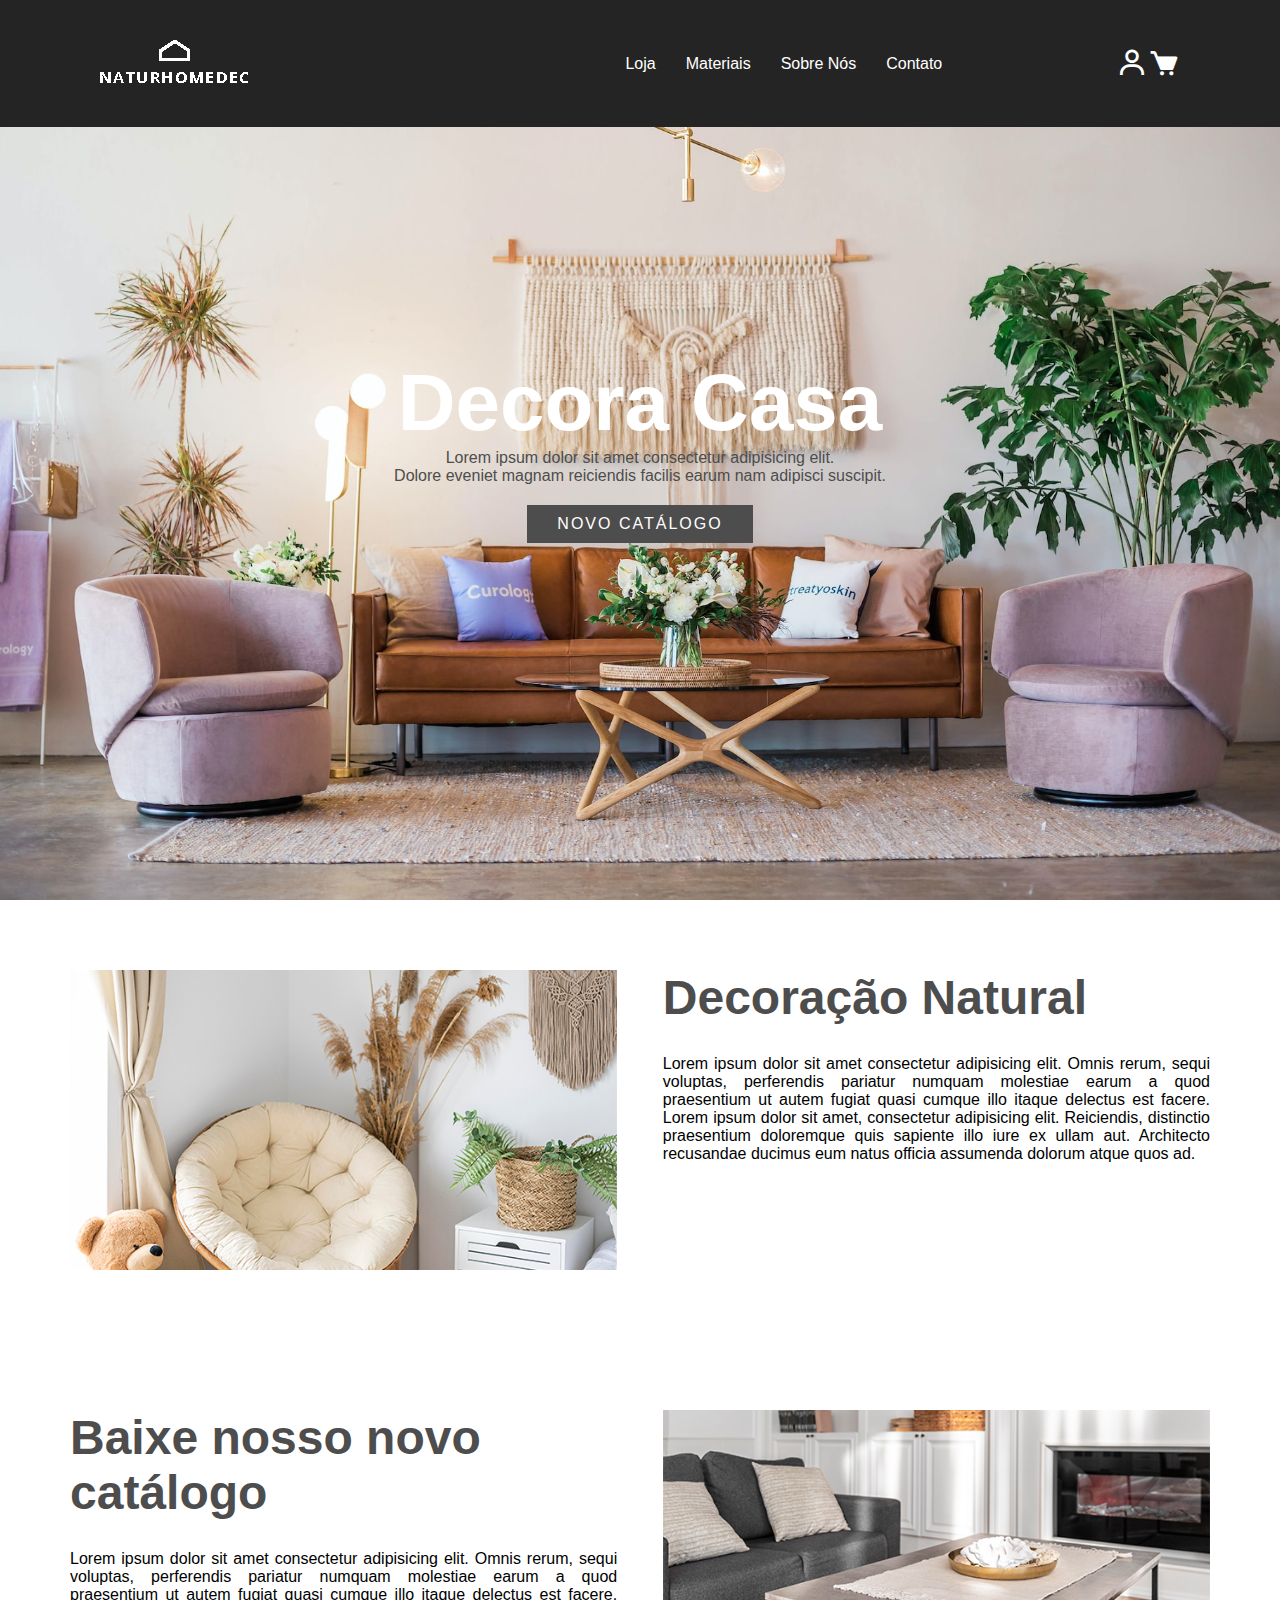
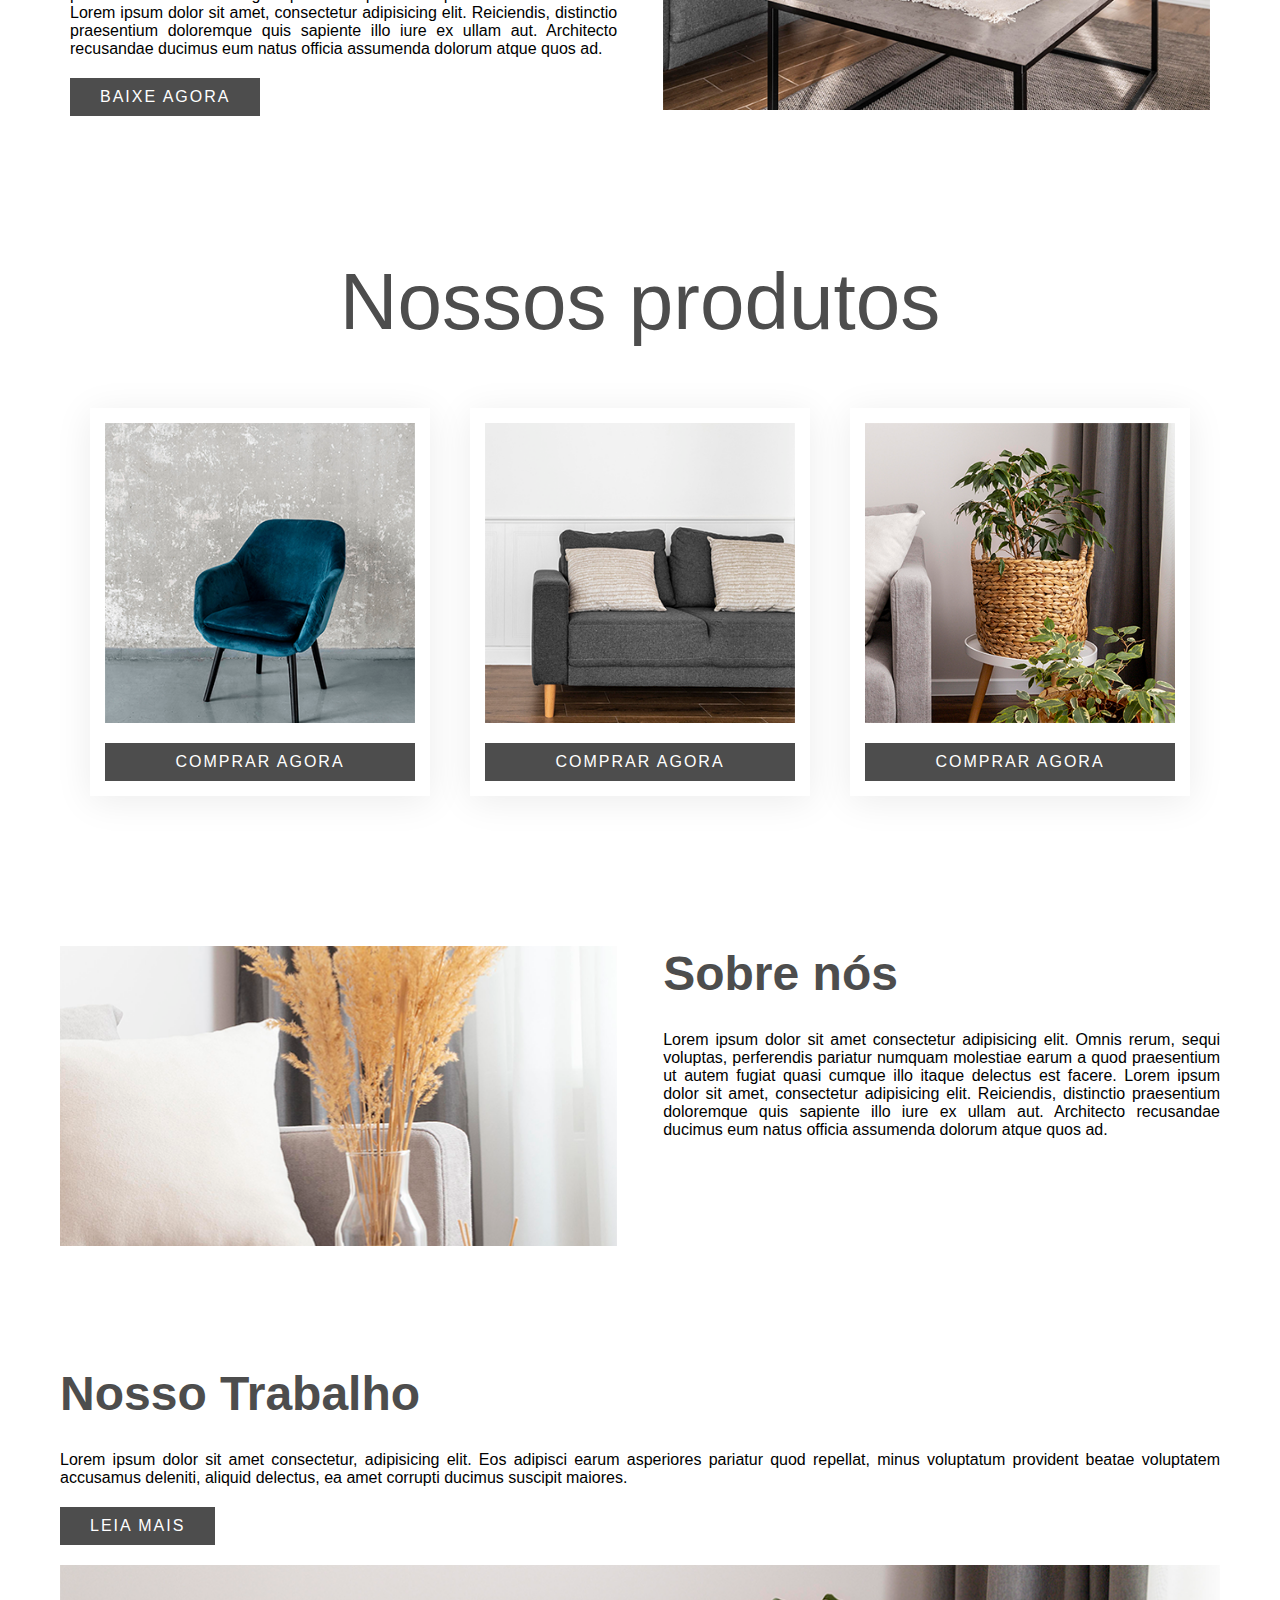
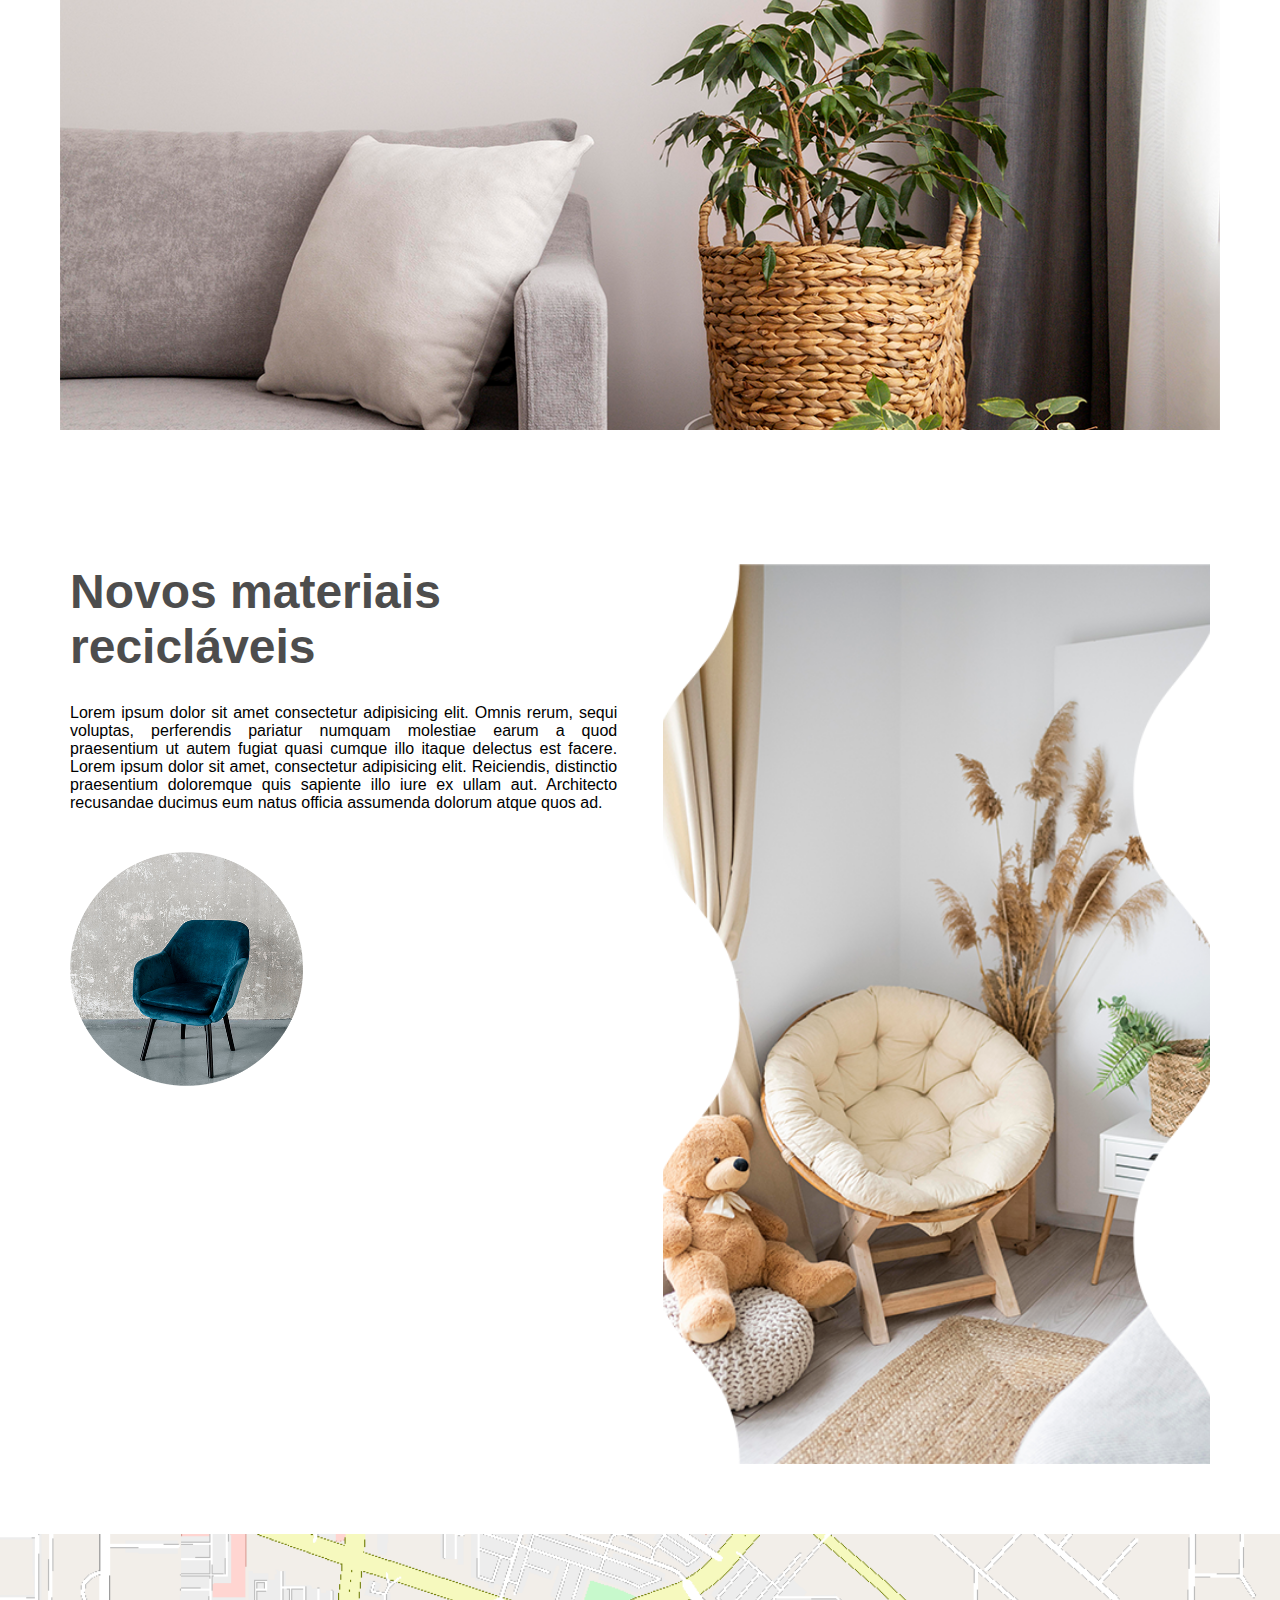
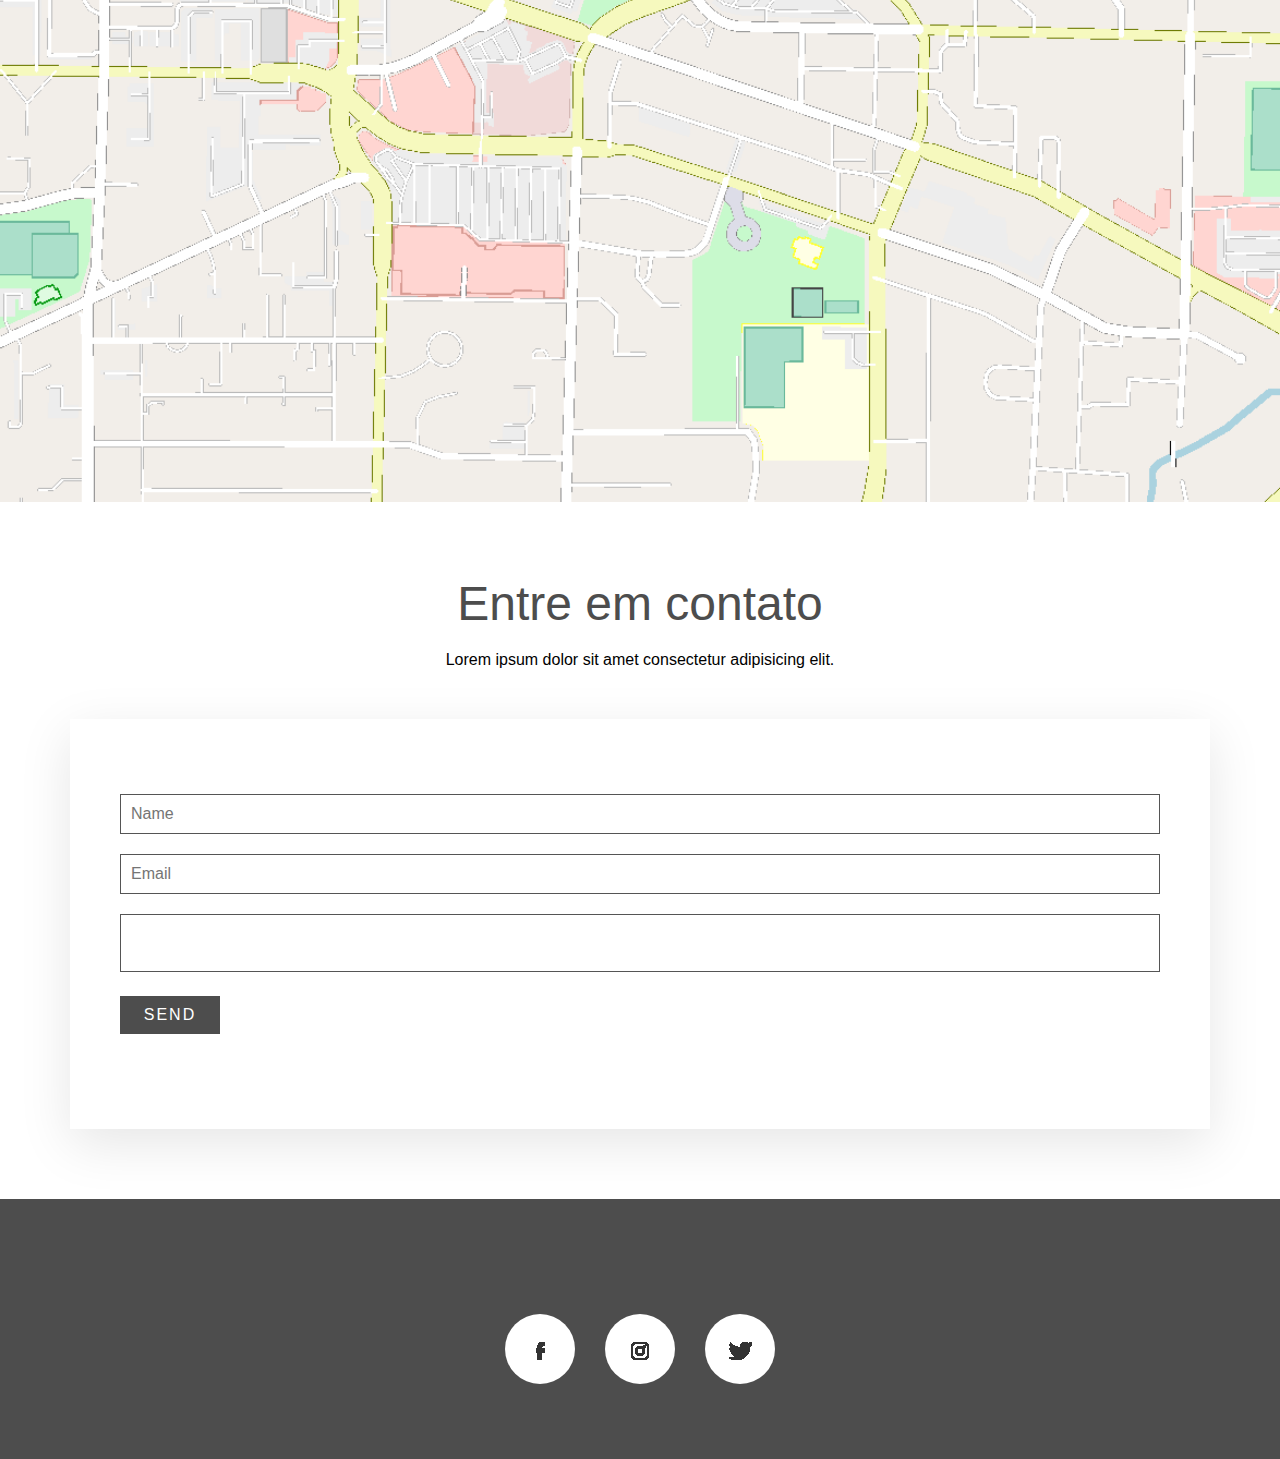
==== commit 4a7bdc0d: "Finalizando Site DecoraCasa" ====
--- a/index.html
+++ b/index.html
@@ -205,6 +205,35 @@
             </div>
         </div>
     </section>
+
+    <footer>
+        <div class="content">
+            <div class="box">
+                <div class="imgBx">
+                    <a href="https://www.facebook.com/" target="_blank">
+                        <img src="/img/footer/facebook.png">
+                    </a>
+                </div>
+            </div>
+            <!--  -->
+            <div class="box">
+                <div class="imgBx">
+                    <a href="https://www.instagram.com/" target="_blank">
+                        <img src="/img/footer/instagram.png">
+                    </a>
+                </div>
+            </div>
+            <!--  -->
+            <div class="box">
+                <div class="imgBx">
+                    <a href="https://twitter.com/" target="_blank">
+                        <img src="/img/footer/twitter.png">
+                    </a>
+                </div>
+            </div>
+        </div>
+    </footer>
+
 </body>
 
 <script src="/js/main.js" defer></script>
--- a/css/styles.css
+++ b/css/styles.css
@@ -509,6 +509,46 @@
     border: none;
     cursor: pointer;
 }
+
+footer {
+    padding: 60px;
+    background: #4d4d4d;
+}
+
+footer .content {
+    display: flex;
+    justify-content: center;
+    flex-wrap: wrap;
+    margin-top: 40px;
+}
+
+footer .box {
+    width: 70px;
+    margin: 15px;
+    padding: 10px;
+    text-align: center;
+    background-color: #fff;
+    transition: 0.5s;
+    border-radius: 50px;
+    cursor: pointer;
+}
+
+footer .imgBx {
+    height: 50px;
+    display: flex;
+    justify-content: center;
+    align-items: center;
+}
+
+footer a {
+    font-size: 2em;
+    text-decoration: none;
+}
+
+footer a:hover {
+    color: #fff;
+}
+
 
 /* MEDIA QUERIE */
 
